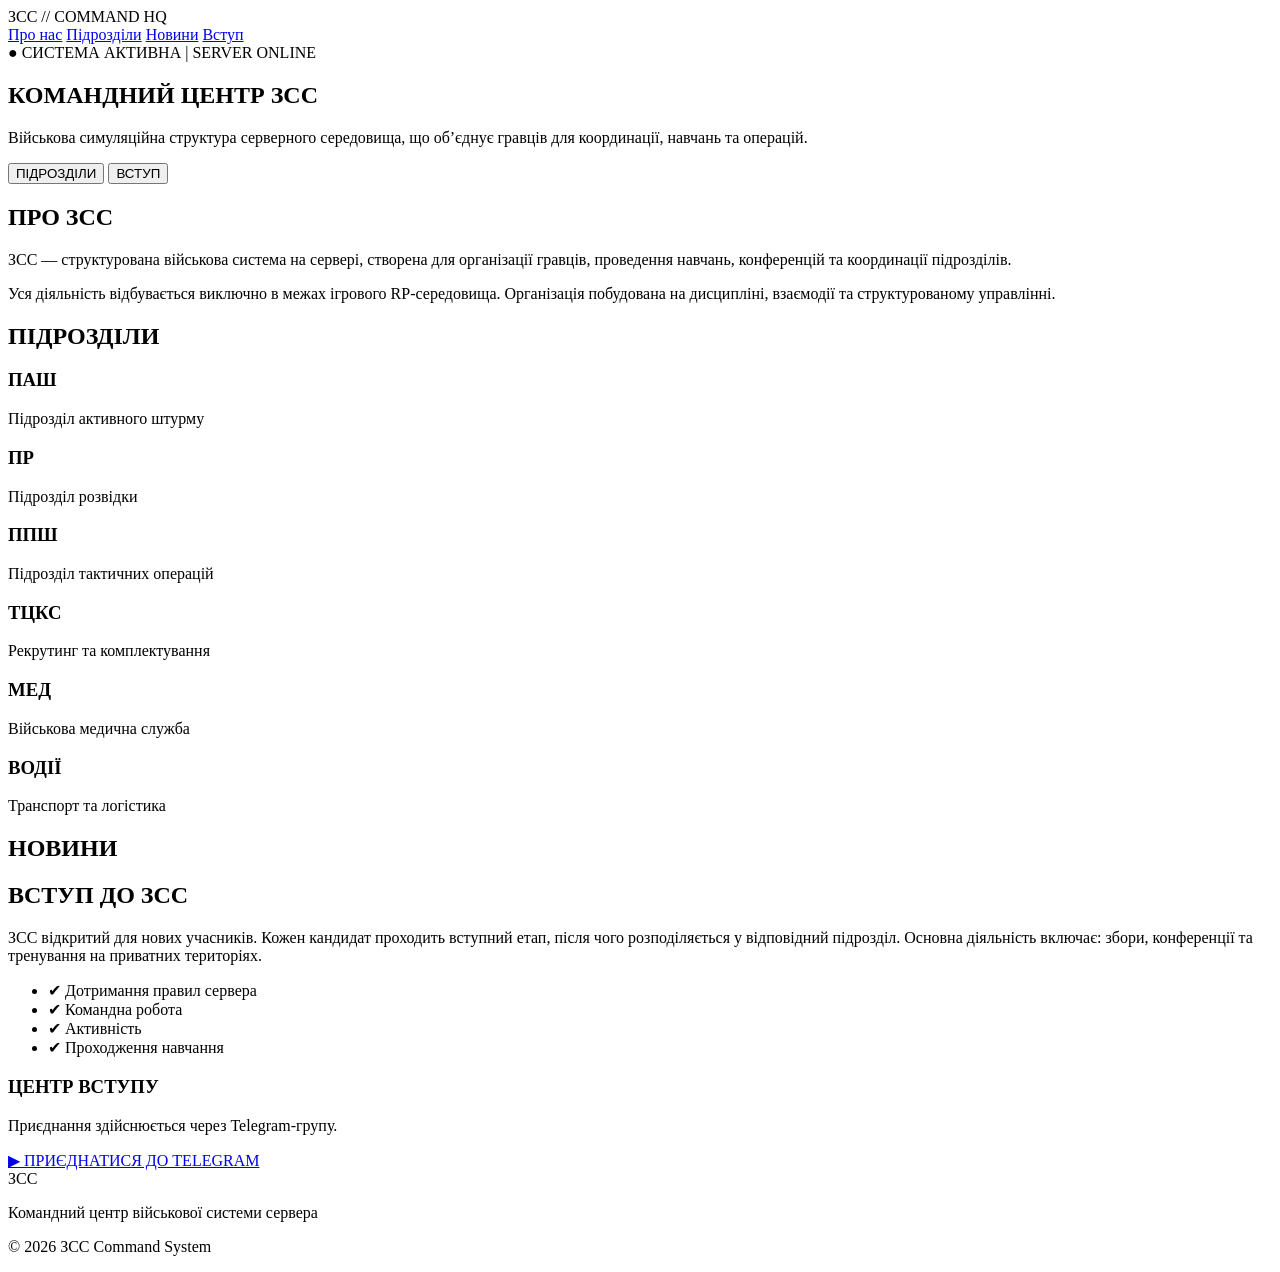
==== index.html @ c741db95 "Add initial HTML structure for ЗСС Command Center" ====
<!DOCTYPE html>
<html lang="uk">
<head>
<meta charset="UTF-8">
<meta name="viewport" content="width=device-width, initial-scale=1.0">

<title>ЗСС | Командний Центр</title>

<link rel="stylesheet" href="style.css">
</head>

<body>

<header class="topbar">

<div class="logo">
ЗСС // COMMAND HQ
</div>

<nav>
<a href="#about">Про нас</a>
<a href="#units">Підрозділи</a>
<a href="#news">Новини</a>
<a href="#recruit">Вступ</a>
</nav>

</header>

<!-- HERO -->
<section class="hero">

<div class="grid-overlay"></div>

<div class="hero-content">

<div class="status">
● СИСТЕМА АКТИВНА | SERVER ONLINE
</div>

<h1>
КОМАНДНИЙ ЦЕНТР ЗСС
</h1>

<p class="subtitle">

Військова симуляційна структура серверного середовища,
що об’єднує гравців для координації, навчань та операцій.

</p>

<div class="hero-buttons">

<button onclick="scrollToSection('units')">
ПІДРОЗДІЛИ
</button>

<button onclick="scrollToSection('recruit')" class="secondary">
ВСТУП
</button>

</div>

</div>

</section>

<!-- ABOUT -->
<section id="about" class="section">

<h2>ПРО ЗСС</h2>

<p>

ЗСС — структурована військова система на сервері,
створена для організації гравців, проведення навчань,
конференцій та координації підрозділів.

</p>

<p>

Уся діяльність відбувається виключно в межах ігрового RP-середовища.
Організація побудована на дисципліні, взаємодії та структурованому управлінні.

</p>

</section>

<!-- UNITS -->
<section id="units" class="section dark">

<h2>ПІДРОЗДІЛИ</h2>

<div class="cards">

<div class="card">
<h3>ПАШ</h3>
<p>Підрозділ активного штурму</p>
</div>

<div class="card">
<h3>ПР</h3>
<p>Підрозділ розвідки</p>
</div>

<div class="card">
<h3>ППШ</h3>
<p>Підрозділ тактичних операцій</p>
</div>

<div class="card">
<h3>ТЦКС</h3>
<p>Рекрутинг та комплектування</p>
</div>

<div class="card">
<h3>МЕД</h3>
<p>Військова медична служба</p>
</div>

<div class="card">
<h3>ВОДІЇ</h3>
<p>Транспорт та логістика</p>
</div>

</div>

</section>

<!-- NEWS -->
<section id="news" class="section">

<h2>НОВИНИ</h2>

<div id="newsContainer">

<!--
🟡 ДОДАВАЙ НОВИНИ ТУТ РУКАМИ:

<div class="news-item">
<h3>Назва новини</h3>
<p>Текст новини...</p>
</div>
-->

</div>

</section>

<!-- RECRUIT -->
<section id="recruit" class="section dark">

<h2>ВСТУП ДО ЗСС</h2>

<p>

ЗСС відкритий для нових учасників.
Кожен кандидат проходить вступний етап,
після чого розподіляється у відповідний підрозділ.

Основна діяльність включає:
збори, конференції та тренування на приватних територіях.

</p>

<ul>

<li>✔ Дотримання правил сервера</li>
<li>✔ Командна робота</li>
<li>✔ Активність</li>
<li>✔ Проходження навчання</li>

</ul>

<div class="join-box">

<h3>ЦЕНТР ВСТУПУ</h3>

<p>
Приєднання здійснюється через Telegram-групу.
</p>

<a class="tg-button" href="https://t.me/+Wqcpja004VtlMjgy" target="_blank">
▶ ПРИЄДНАТИСЯ ДО TELEGRAM
</a>

</div>

</section>

<footer>

<div class="footer-logo">
ЗСС
</div>

<p>Командний центр військової системи сервера</p>

<p class="small">
© 2026 ЗСС Command System
</p>

</footer>

<script src="script.js"></script>

</body>
</html>
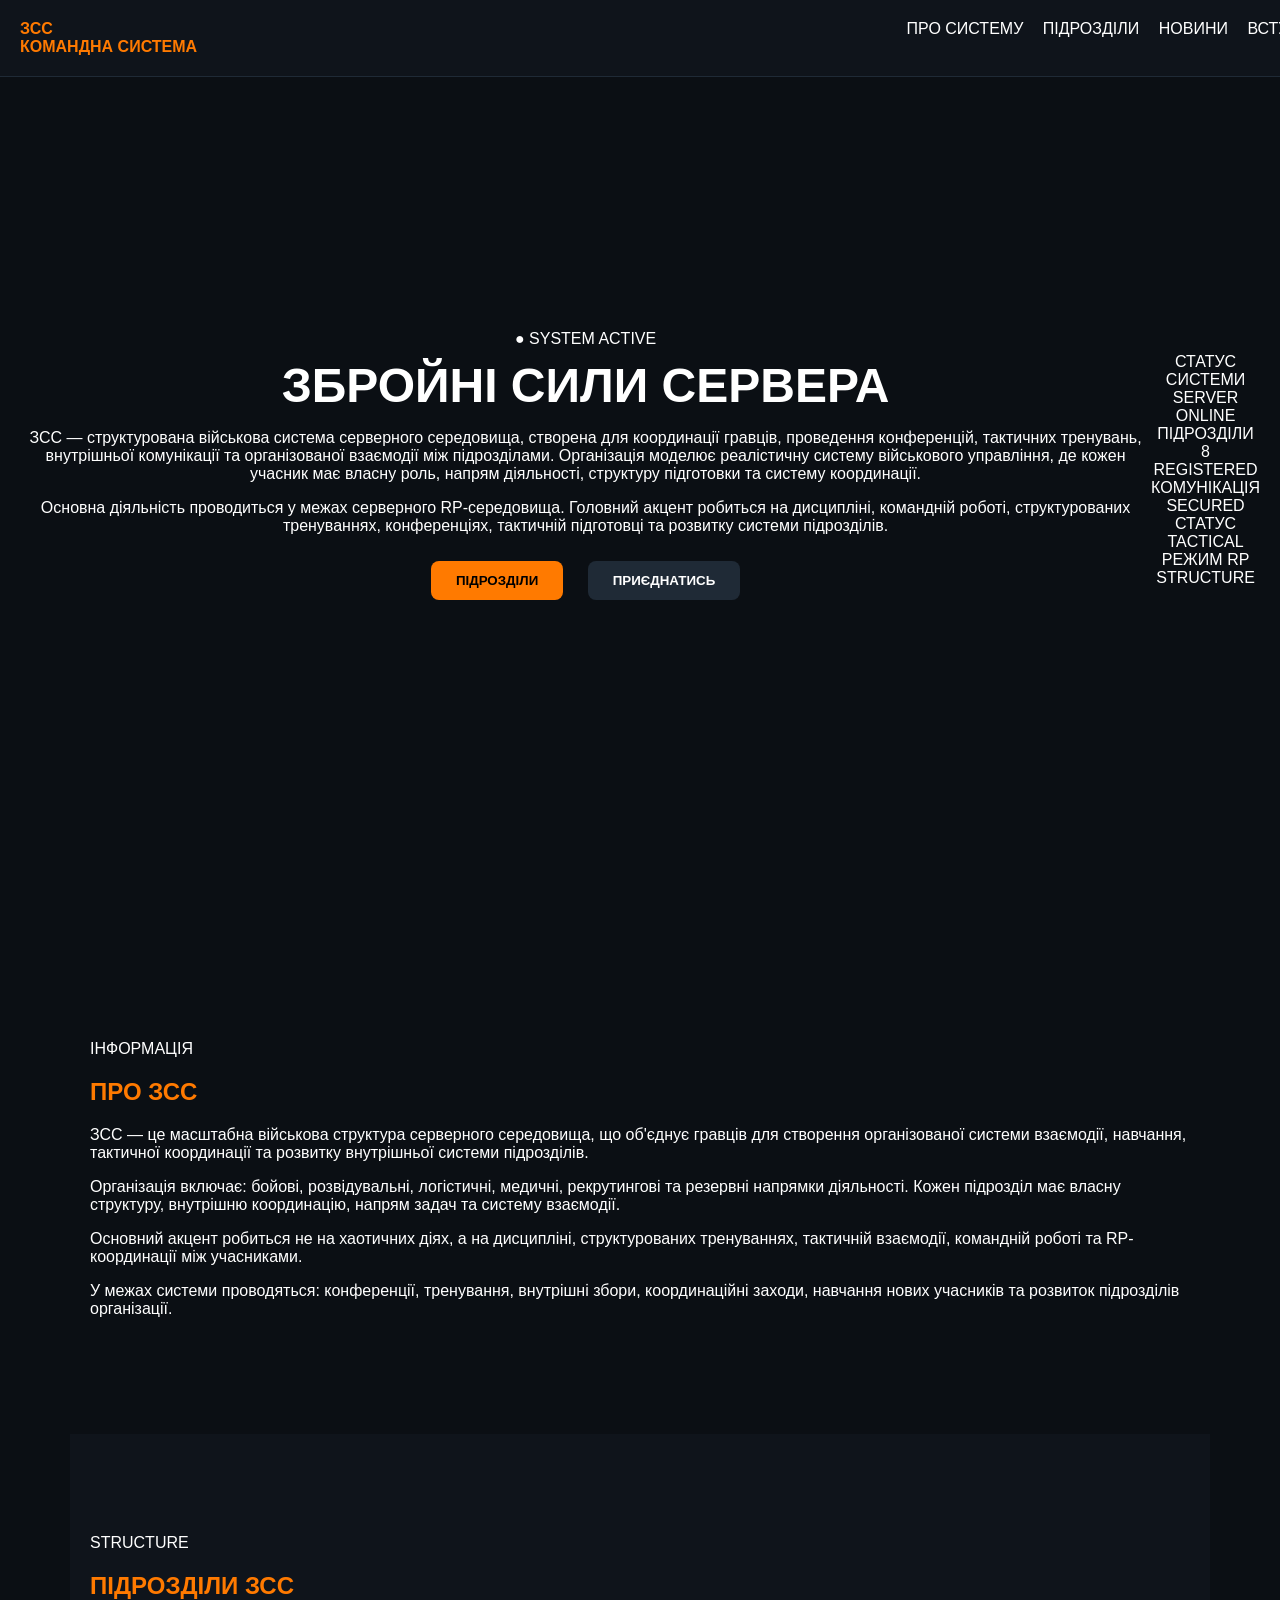
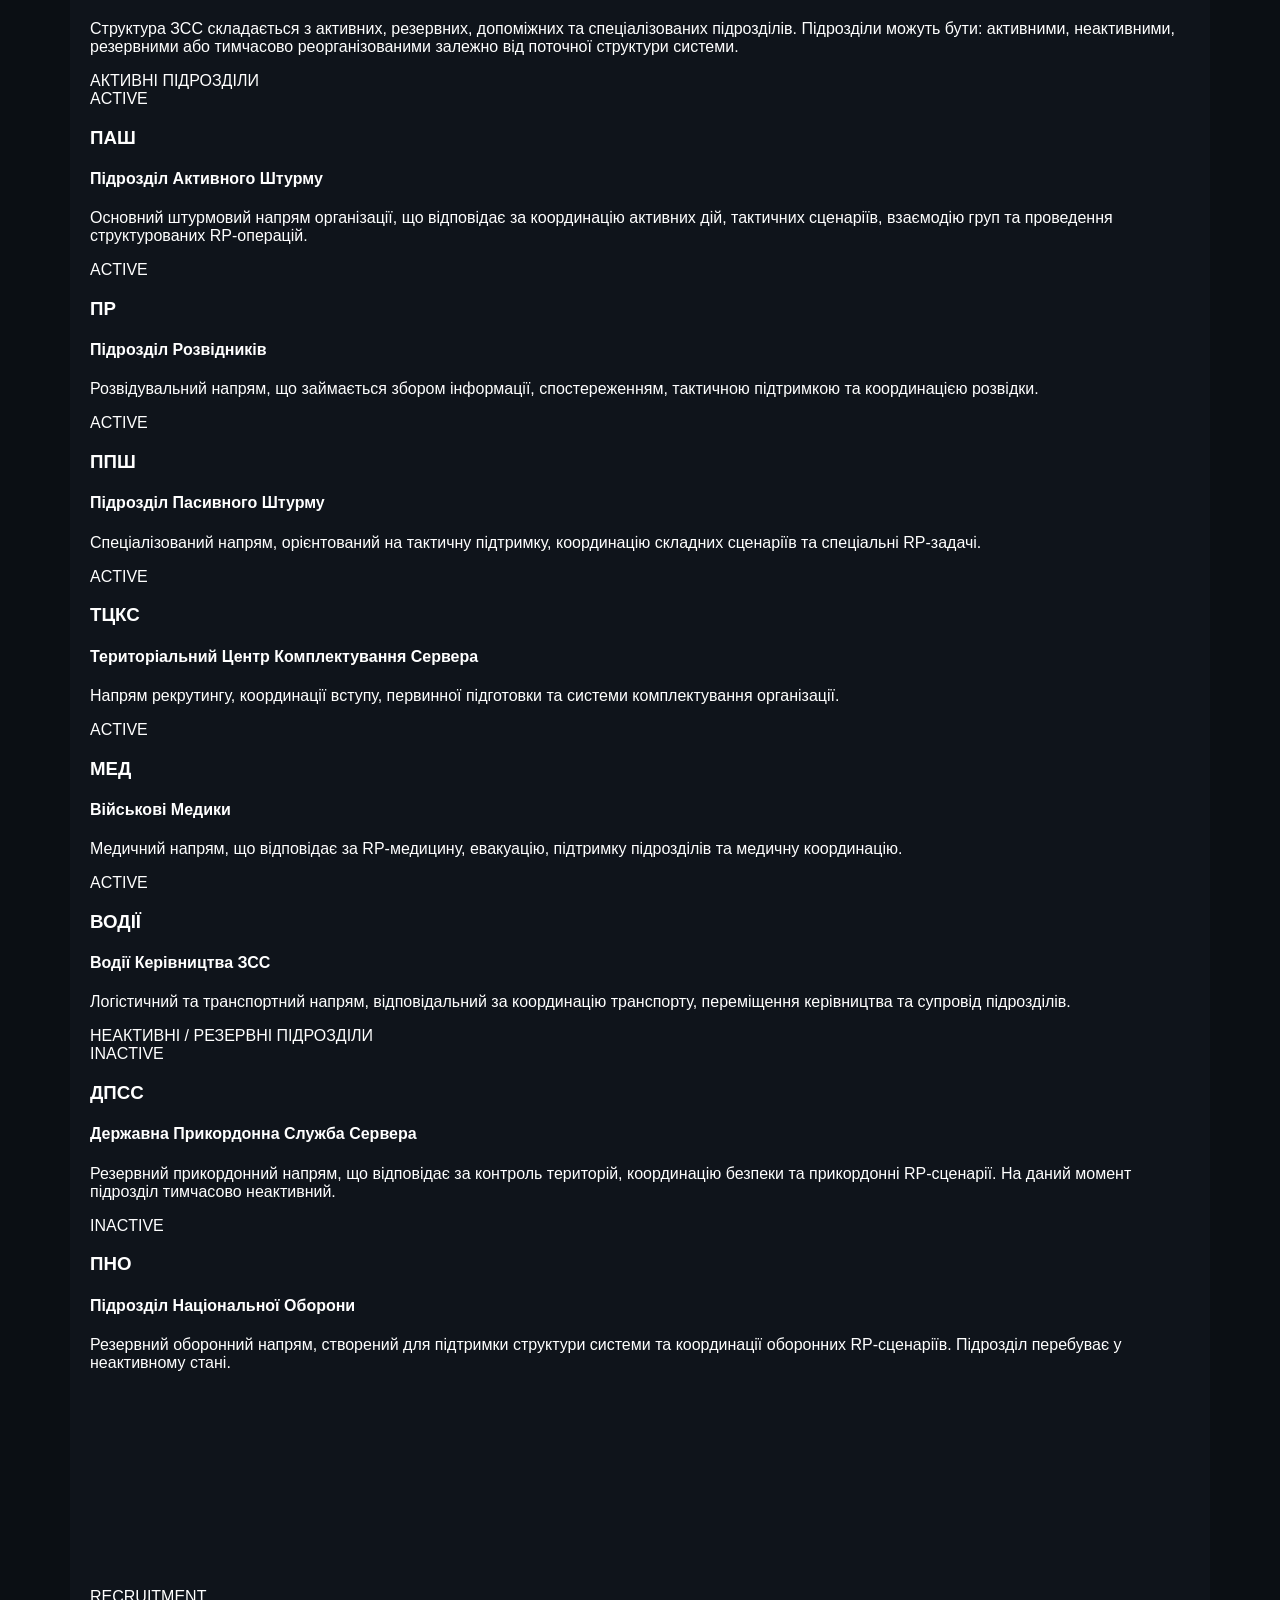
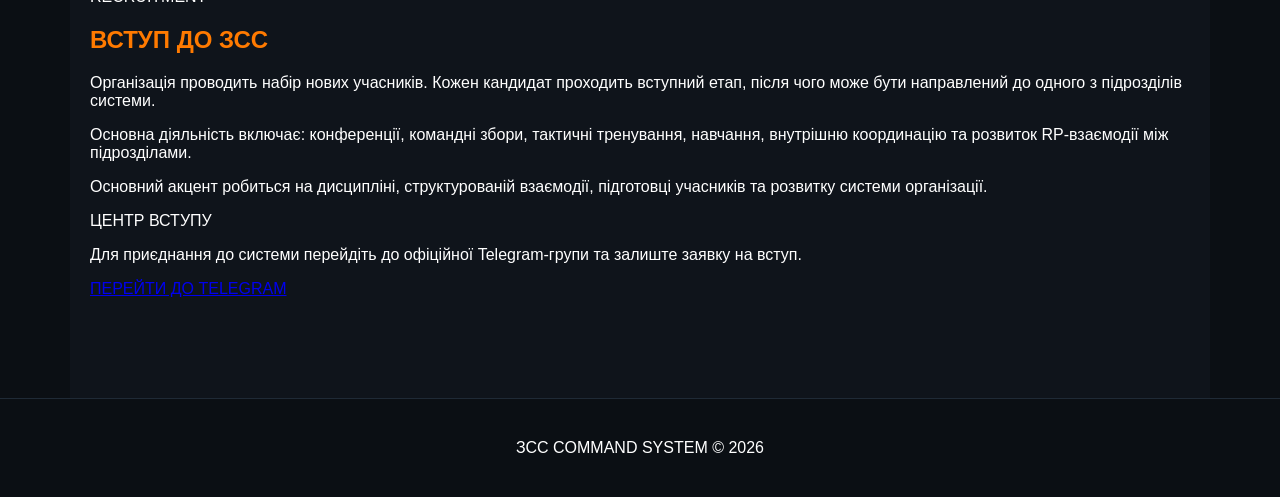
==== commit 2aec9d41: "Update HTML content and structure for ZSS" ====
--- a/index.html
+++ b/index.html
@@ -1,187 +1,626 @@
 <!DOCTYPE html>
 <html lang="uk">
+
 <head>
+
 <meta charset="UTF-8">
 <meta name="viewport" content="width=device-width, initial-scale=1.0">
 
-<title>ЗСС | Командний Центр</title>
+<title>ЗСС | COMMAND SYSTEM</title>
+
+<link rel="preconnect" href="https://fonts.googleapis.com">
+<link rel="preconnect" href="https://fonts.gstatic.com" crossorigin>
+
+<link href="https://fonts.googleapis.com/css2?family=Montserrat:wght@300;400;500;600;700;800;900&display=swap" rel="stylesheet">
 
 <link rel="stylesheet" href="style.css">
+
 </head>
 
 <body>
 
+<div class="noise"></div>
+<div class="grid"></div>
+
 <header class="topbar">
 
 <div class="logo">
-ЗСС // COMMAND HQ
+
+<div class="logo-dot"></div>
+
+<div>
+
+<div class="logo-title">
+ЗСС
+</div>
+
+<div class="logo-sub">
+КОМАНДНА СИСТЕМА
+</div>
+
+</div>
+
 </div>
 
 <nav>
-<a href="#about">Про нас</a>
-<a href="#units">Підрозділи</a>
-<a href="#news">Новини</a>
-<a href="#recruit">Вступ</a>
+
+<a href="#about">ПРО СИСТЕМУ</a>
+<a href="#units">ПІДРОЗДІЛИ</a>
+<a href="#news">НОВИНИ</a>
+<a href="#join">ВСТУП</a>
+
 </nav>
 
 </header>
 
-<!-- HERO -->
 <section class="hero">
 
-<div class="grid-overlay"></div>
-
-<div class="hero-content">
-
-<div class="status">
-● СИСТЕМА АКТИВНА | SERVER ONLINE
+<div class="hero-left">
+
+<div class="hero-status">
+● SYSTEM ACTIVE
 </div>
 
 <h1>
-КОМАНДНИЙ ЦЕНТР ЗСС
+ЗБРОЙНІ СИЛИ СЕРВЕРА
 </h1>
 
-<p class="subtitle">
-
-Військова симуляційна структура серверного середовища,
-що об’єднує гравців для координації, навчань та операцій.
+<p>
+
+ЗСС — структурована військова система серверного середовища,
+створена для координації гравців,
+проведення конференцій,
+тактичних тренувань,
+внутрішньої комунікації
+та організованої взаємодії між підрозділами.
+
+Організація моделює реалістичну систему військового управління,
+де кожен учасник має власну роль,
+напрям діяльності,
+структуру підготовки
+та систему координації.
+
+</p>
+
+<p>
+
+Основна діяльність проводиться
+у межах серверного RP-середовища.
+Головний акцент робиться
+на дисципліні,
+командній роботі,
+структурованих тренуваннях,
+конференціях,
+тактичній підготовці
+та розвитку системи підрозділів.
 
 </p>
 
 <div class="hero-buttons">
 
-<button onclick="scrollToSection('units')">
+<button class="primary"
+onclick="goTo('units')">
+
 ПІДРОЗДІЛИ
+
 </button>
 
-<button onclick="scrollToSection('recruit')" class="secondary">
-ВСТУП
+<button class="secondary"
+onclick="goTo('join')">
+
+ПРИЄДНАТИСЬ
+
 </button>
 
 </div>
 
 </div>
 
+<div class="hero-right">
+
+<div class="hud-box">
+
+<div class="hud-title">
+СТАТУС СИСТЕМИ
+</div>
+
+<div class="hud-item">
+<span>SERVER</span>
+ONLINE
+</div>
+
+<div class="hud-item">
+<span>ПІДРОЗДІЛИ</span>
+8 REGISTERED
+</div>
+
+<div class="hud-item">
+<span>КОМУНІКАЦІЯ</span>
+SECURED
+</div>
+
+<div class="hud-item">
+<span>СТАТУС</span>
+TACTICAL
+</div>
+
+<div class="hud-item">
+<span>РЕЖИМ</span>
+RP STRUCTURE
+</div>
+
+</div>
+
+</div>
+
 </section>
 
-<!-- ABOUT -->
-<section id="about" class="section">
-
-<h2>ПРО ЗСС</h2>
-
-<p>
-
-ЗСС — структурована військова система на сервері,
-створена для організації гравців, проведення навчань,
-конференцій та координації підрозділів.
-
-</p>
-
-<p>
-
-Уся діяльність відбувається виключно в межах ігрового RP-середовища.
-Організація побудована на дисципліні, взаємодії та структурованому управлінні.
+<section class="section" id="about">
+
+<div class="section-header">
+
+<div class="line"></div>
+
+<span>ІНФОРМАЦІЯ</span>
+
+</div>
+
+<h2>
+ПРО ЗСС
+</h2>
+
+<p>
+
+ЗСС — це масштабна військова структура серверного середовища,
+що об'єднує гравців
+для створення організованої системи взаємодії,
+навчання,
+тактичної координації
+та розвитку внутрішньої системи підрозділів.
+
+</p>
+
+<p>
+
+Організація включає:
+бойові,
+розвідувальні,
+логістичні,
+медичні,
+рекрутингові
+та резервні напрямки діяльності.
+
+Кожен підрозділ має власну структуру,
+внутрішню координацію,
+напрям задач
+та систему взаємодії.
+
+</p>
+
+<p>
+
+Основний акцент робиться
+не на хаотичних діях,
+а на дисципліні,
+структурованих тренуваннях,
+тактичній взаємодії,
+командній роботі
+та RP-координації між учасниками.
+
+</p>
+
+<p>
+
+У межах системи проводяться:
+конференції,
+тренування,
+внутрішні збори,
+координаційні заходи,
+навчання нових учасників
+та розвиток підрозділів організації.
 
 </p>
 
 </section>
 
-<!-- UNITS -->
-<section id="units" class="section dark">
-
-<h2>ПІДРОЗДІЛИ</h2>
-
-<div class="cards">
-
-<div class="card">
-<h3>ПАШ</h3>
-<p>Підрозділ активного штурму</p>
-</div>
-
-<div class="card">
-<h3>ПР</h3>
-<p>Підрозділ розвідки</p>
-</div>
-
-<div class="card">
-<h3>ППШ</h3>
-<p>Підрозділ тактичних операцій</p>
-</div>
-
-<div class="card">
-<h3>ТЦКС</h3>
-<p>Рекрутинг та комплектування</p>
-</div>
-
-<div class="card">
-<h3>МЕД</h3>
-<p>Військова медична служба</p>
-</div>
-
-<div class="card">
-<h3>ВОДІЇ</h3>
-<p>Транспорт та логістика</p>
+<section class="section dark" id="units">
+
+<div class="section-header">
+
+<div class="line"></div>
+
+<span>STRUCTURE</span>
+
+</div>
+
+<h2>
+ПІДРОЗДІЛИ ЗСС
+</h2>
+
+<p>
+
+Структура ЗСС складається
+з активних,
+резервних,
+допоміжних
+та спеціалізованих підрозділів.
+
+Підрозділи можуть бути:
+активними,
+неактивними,
+резервними
+або тимчасово реорганізованими
+залежно від поточної структури системи.
+
+</p>
+
+<!-- ACTIVE -->
+
+<div class="category-title">
+
+АКТИВНІ ПІДРОЗДІЛИ
+
+</div>
+
+<div class="unit-grid">
+
+<div class="unit-card">
+
+<div class="unit-status active"></div>
+
+<div class="unit-type">
+ACTIVE
+</div>
+
+<h3>
+ПАШ
+</h3>
+
+<h4>
+Підрозділ Активного Штурму
+</h4>
+
+<p>
+
+Основний штурмовий напрям організації,
+що відповідає за координацію активних дій,
+тактичних сценаріїв,
+взаємодію груп
+та проведення структурованих RP-операцій.
+
+</p>
+
+</div>
+
+<div class="unit-card">
+
+<div class="unit-status active"></div>
+
+<div class="unit-type">
+ACTIVE
+</div>
+
+<h3>
+ПР
+</h3>
+
+<h4>
+Підрозділ Розвідників
+</h4>
+
+<p>
+
+Розвідувальний напрям,
+що займається збором інформації,
+спостереженням,
+тактичною підтримкою
+та координацією розвідки.
+
+</p>
+
+</div>
+
+<div class="unit-card">
+
+<div class="unit-status active"></div>
+
+<div class="unit-type">
+ACTIVE
+</div>
+
+<h3>
+ППШ
+</h3>
+
+<h4>
+Підрозділ Пасивного Штурму
+</h4>
+
+<p>
+
+Спеціалізований напрям,
+орієнтований на тактичну підтримку,
+координацію складних сценаріїв
+та спеціальні RP-задачі.
+
+</p>
+
+</div>
+
+<div class="unit-card">
+
+<div class="unit-status active"></div>
+
+<div class="unit-type">
+ACTIVE
+</div>
+
+<h3>
+ТЦКС
+</h3>
+
+<h4>
+Територіальний Центр Комплектування Сервера
+</h4>
+
+<p>
+
+Напрям рекрутингу,
+координації вступу,
+первинної підготовки
+та системи комплектування організації.
+
+</p>
+
+</div>
+
+<div class="unit-card">
+
+<div class="unit-status active"></div>
+
+<div class="unit-type">
+ACTIVE
+</div>
+
+<h3>
+МЕД
+</h3>
+
+<h4>
+Військові Медики
+</h4>
+
+<p>
+
+Медичний напрям,
+що відповідає за RP-медицину,
+евакуацію,
+підтримку підрозділів
+та медичну координацію.
+
+</p>
+
+</div>
+
+<div class="unit-card">
+
+<div class="unit-status active"></div>
+
+<div class="unit-type">
+ACTIVE
+</div>
+
+<h3>
+ВОДІЇ
+</h3>
+
+<h4>
+Водії Керівництва ЗСС
+</h4>
+
+<p>
+
+Логістичний та транспортний напрям,
+відповідальний за координацію транспорту,
+переміщення керівництва
+та супровід підрозділів.
+
+</p>
+
+</div>
+
+</div>
+
+<!-- NON ACTIVE -->
+
+<div class="category-title">
+
+НЕАКТИВНІ / РЕЗЕРВНІ ПІДРОЗДІЛИ
+
+</div>
+
+<div class="unit-grid">
+
+<div class="unit-card inactive">
+
+<div class="unit-status inactive-dot"></div>
+
+<div class="unit-type inactive-text">
+INACTIVE
+</div>
+
+<h3>
+ДПСС
+</h3>
+
+<h4>
+Державна Прикордонна Служба Сервера
+</h4>
+
+<p>
+
+Резервний прикордонний напрям,
+що відповідає за контроль територій,
+координацію безпеки
+та прикордонні RP-сценарії.
+
+На даний момент
+підрозділ тимчасово неактивний.
+
+</p>
+
+</div>
+
+<div class="unit-card inactive">
+
+<div class="unit-status inactive-dot"></div>
+
+<div class="unit-type inactive-text">
+INACTIVE
+</div>
+
+<h3>
+ПНО
+</h3>
+
+<h4>
+Підрозділ Національної Оборони
+</h4>
+
+<p>
+
+Резервний оборонний напрям,
+створений для підтримки структури системи
+та координації оборонних RP-сценаріїв.
+
+Підрозділ перебуває
+у неактивному стані.
+
+</p>
+
 </div>
 
 </div>
 
 </section>
 
-<!-- NEWS -->
-<section id="news" class="section">
-
-<h2>НОВИНИ</h2>
+<section class="section" id="news">
+
+<div class="section-header">
+
+<div class="line"></div>
+
+<span>NEWS</span>
+
+</div>
+
+<h2>
+НОВИНИ
+</h2>
+
+<p>
+
+У цьому розділі публікуються:
+оновлення структури,
+оголошення,
+внутрішні новини,
+набори,
+зміни системи
+та інша інформація організації.
+
+</p>
 
 <div id="newsContainer">
 
 <!--
-🟡 ДОДАВАЙ НОВИНИ ТУТ РУКАМИ:
-
-<div class="news-item">
-<h3>Назва новини</h3>
-<p>Текст новини...</p>
-</div>
+
+ДОДАВАЙ НОВИНИ СЮДИ
+
+<div class="news-card">
+
+<h3>
+Назва новини
+</h3>
+
+<p>
+Текст новини
+</p>
+
+</div>
+
 -->
 
 </div>
 
 </section>
 
-<!-- RECRUIT -->
-<section id="recruit" class="section dark">
-
-<h2>ВСТУП ДО ЗСС</h2>
-
-<p>
-
-ЗСС відкритий для нових учасників.
+<section class="section dark" id="join">
+
+<div class="section-header">
+
+<div class="line"></div>
+
+<span>RECRUITMENT</span>
+
+</div>
+
+<h2>
+ВСТУП ДО ЗСС
+</h2>
+
+<p>
+
+Організація проводить набір нових учасників.
 Кожен кандидат проходить вступний етап,
-після чого розподіляється у відповідний підрозділ.
+після чого може бути направлений
+до одного з підрозділів системи.
+
+</p>
+
+<p>
 
 Основна діяльність включає:
-збори, конференції та тренування на приватних територіях.
-
-</p>
-
-<ul>
-
-<li>✔ Дотримання правил сервера</li>
-<li>✔ Командна робота</li>
-<li>✔ Активність</li>
-<li>✔ Проходження навчання</li>
-
-</ul>
-
-<div class="join-box">
-
-<h3>ЦЕНТР ВСТУПУ</h3>
-
-<p>
-Приєднання здійснюється через Telegram-групу.
-</p>
-
-<a class="tg-button" href="https://t.me/+Wqcpja004VtlMjgy" target="_blank">
-▶ ПРИЄДНАТИСЯ ДО TELEGRAM
+конференції,
+командні збори,
+тактичні тренування,
+навчання,
+внутрішню координацію
+та розвиток RP-взаємодії між підрозділами.
+
+</p>
+
+<p>
+
+Основний акцент робиться
+на дисципліні,
+структурованій взаємодії,
+підготовці учасників
+та розвитку системи організації.
+
+</p>
+
+<div class="join-panel">
+
+<div class="join-title">
+
+ЦЕНТР ВСТУПУ
+
+</div>
+
+<p>
+
+Для приєднання до системи
+перейдіть до офіційної Telegram-групи
+та залиште заявку на вступ.
+
+</p>
+
+<a href="https://t.me/+Wqcpja004VtlMjgy"
+target="_blank"
+class="join-btn">
+
+ПЕРЕЙТИ ДО TELEGRAM
+
 </a>
 
 </div>
@@ -190,15 +629,13 @@
 
 <footer>
 
-<div class="footer-logo">
-ЗСС
-</div>
-
-<p>Командний центр військової системи сервера</p>
-
-<p class="small">
-© 2026 ЗСС Command System
-</p>
+<div class="footer-line"></div>
+
+<div class="footer-text">
+
+ЗСС COMMAND SYSTEM © 2026
+
+</div>
 
 </footer>
 
--- a/style.css
+++ b/style.css
@@ -0,0 +1,183 @@
+body{
+margin:0;
+font-family:Arial;
+background:#0b0f14;
+color:white;
+overflow-x:hidden;
+}
+
+.topbar{
+display:flex;
+justify-content:space-between;
+padding:20px;
+background:#0f141b;
+border-bottom:1px solid #1f2a36;
+position:fixed;
+width:100%;
+top:0;
+z-index:1000;
+}
+
+.logo{
+color:#ff7a00;
+font-weight:bold;
+}
+
+nav a{
+color:white;
+margin-left:15px;
+text-decoration:none;
+}
+
+.hero{
+height:100vh;
+display:flex;
+align-items:center;
+justify-content:center;
+text-align:center;
+position:relative;
+padding:20px;
+}
+
+.grid-overlay{
+position:absolute;
+width:100%;
+height:100%;
+background-image:
+linear-gradient(rgba(255,122,0,0.05) 1px, transparent 1px),
+linear-gradient(90deg, rgba(255,122,0,0.05) 1px, transparent 1px);
+background-size:40px 40px;
+}
+
+.hero-content{
+z-index:2;
+max-width:800px;
+}
+
+.status{
+color:#00ff88;
+margin-bottom:10px;
+}
+
+h1{
+font-size:48px;
+margin:10px 0;
+}
+
+.subtitle{
+color:#cfcfcf;
+font-size:18px;
+}
+
+.hero-buttons button{
+margin:10px;
+padding:12px 25px;
+border:none;
+cursor:pointer;
+font-weight:bold;
+border-radius:8px;
+}
+
+.hero-buttons button{
+background:#ff7a00;
+color:black;
+}
+
+.hero-buttons .secondary{
+background:#1f2a36;
+color:white;
+}
+
+.section{
+padding:100px 20px;
+max-width:1100px;
+margin:auto;
+}
+
+.dark{
+background:#0f141b;
+}
+
+h2{
+color:#ff7a00;
+margin-bottom:20px;
+}
+
+.cards{
+display:grid;
+grid-template-columns:repeat(auto-fit,minmax(220px,1fr));
+gap:20px;
+}
+
+.card{
+background:#121a23;
+padding:20px;
+border:1px solid #1f2a36;
+border-radius:10px;
+}
+
+.news-item{
+background:#111821;
+border:1px solid #1f2a36;
+padding:20px;
+margin:15px 0;
+border-radius:10px;
+}
+
+ul li{
+margin:8px 0;
+}
+
+.join-box{
+margin-top:20px;
+padding:20px;
+background:#111821;
+border:1px solid #1f2a36;
+border-radius:10px;
+}
+
+.tg-button{
+display:inline-block;
+margin-top:10px;
+padding:12px 20px;
+background:#0088cc;
+color:white;
+text-decoration:none;
+border-radius:8px;
+font-weight:bold;
+transition:0.3s;
+}
+
+.tg-button:hover{
+background:#00a2ff;
+transform:scale(1.05);
+}
+
+footer{
+text-align:center;
+padding:40px;
+border-top:1px solid #1f2a36;
+}
+
+.small{
+color:#777;
+font-size:12px;
+}
+
+@media(max-width:768px){
+
+h1{
+font-size:32px;
+}
+
+nav a{
+font-size:14px;
+margin-left:8px;
+}
+
+.hero{
+height:auto;
+padding-top:120px;
+}
+
+}
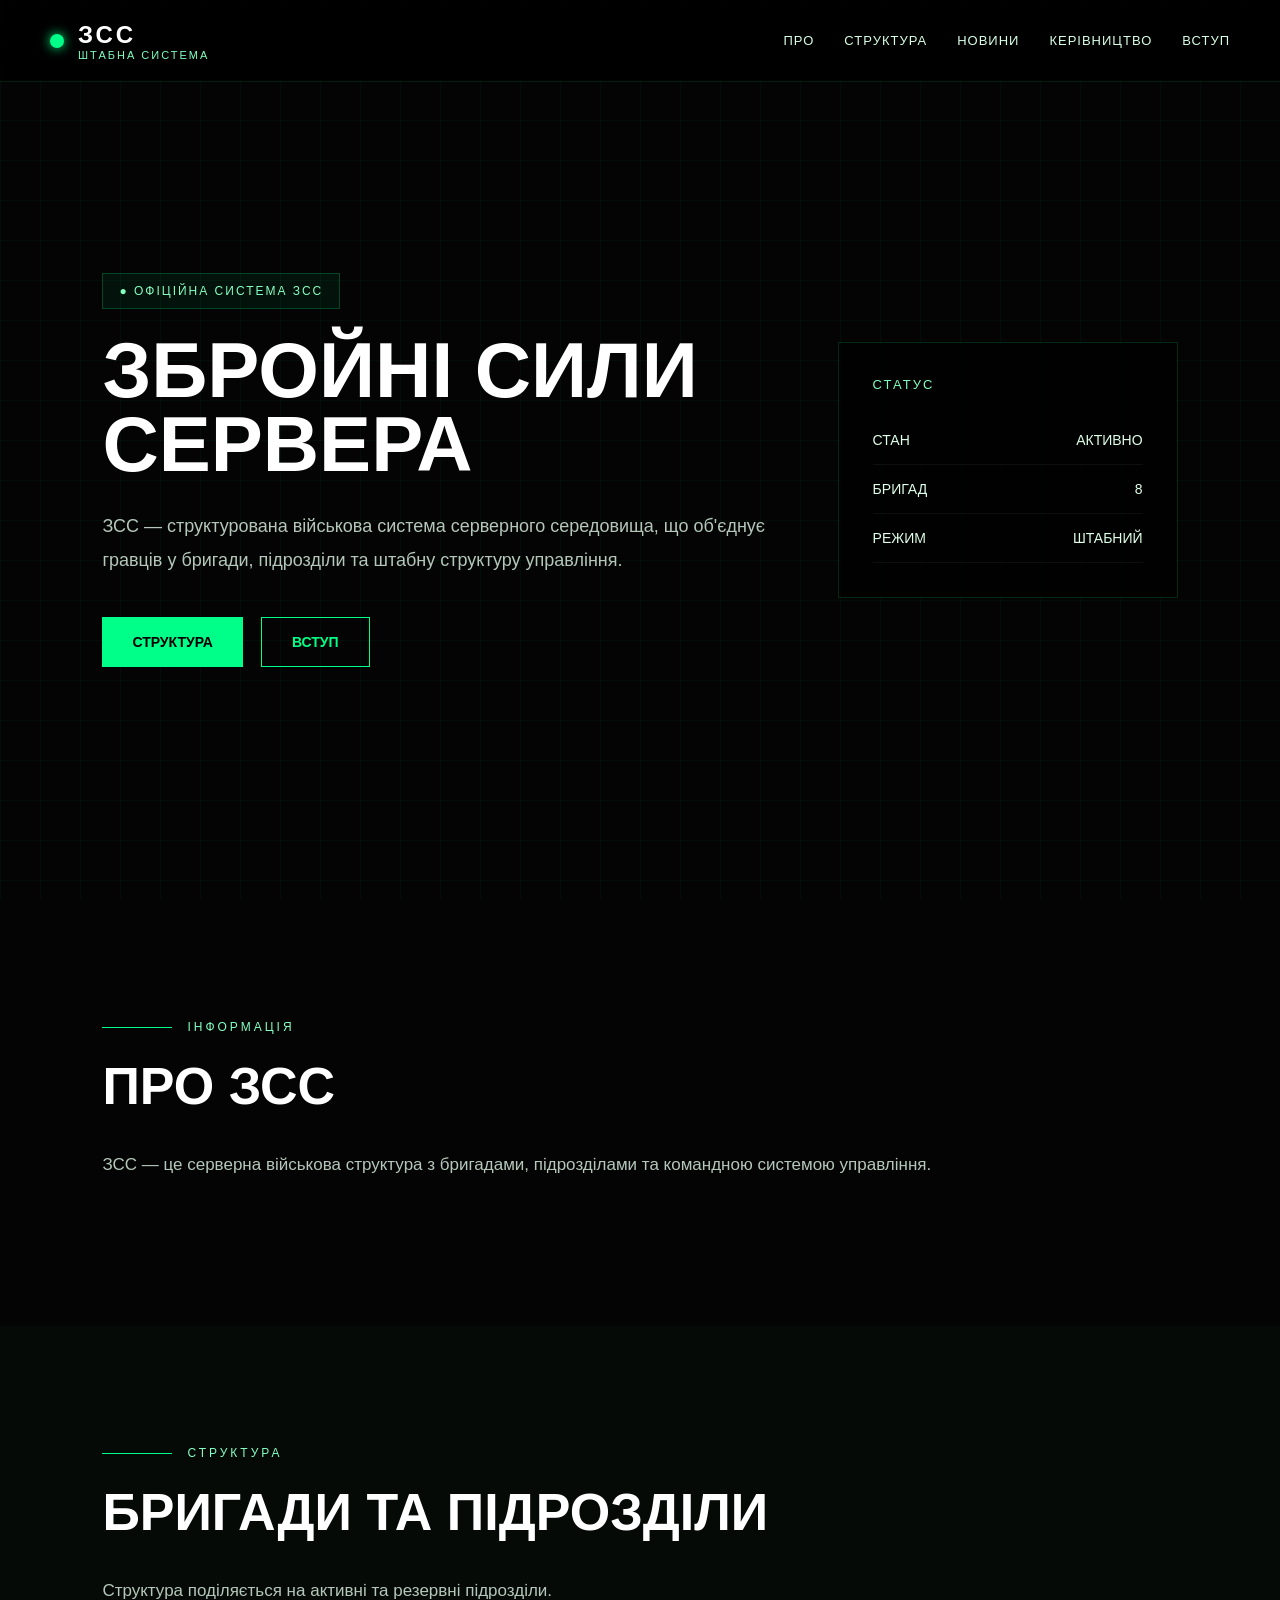
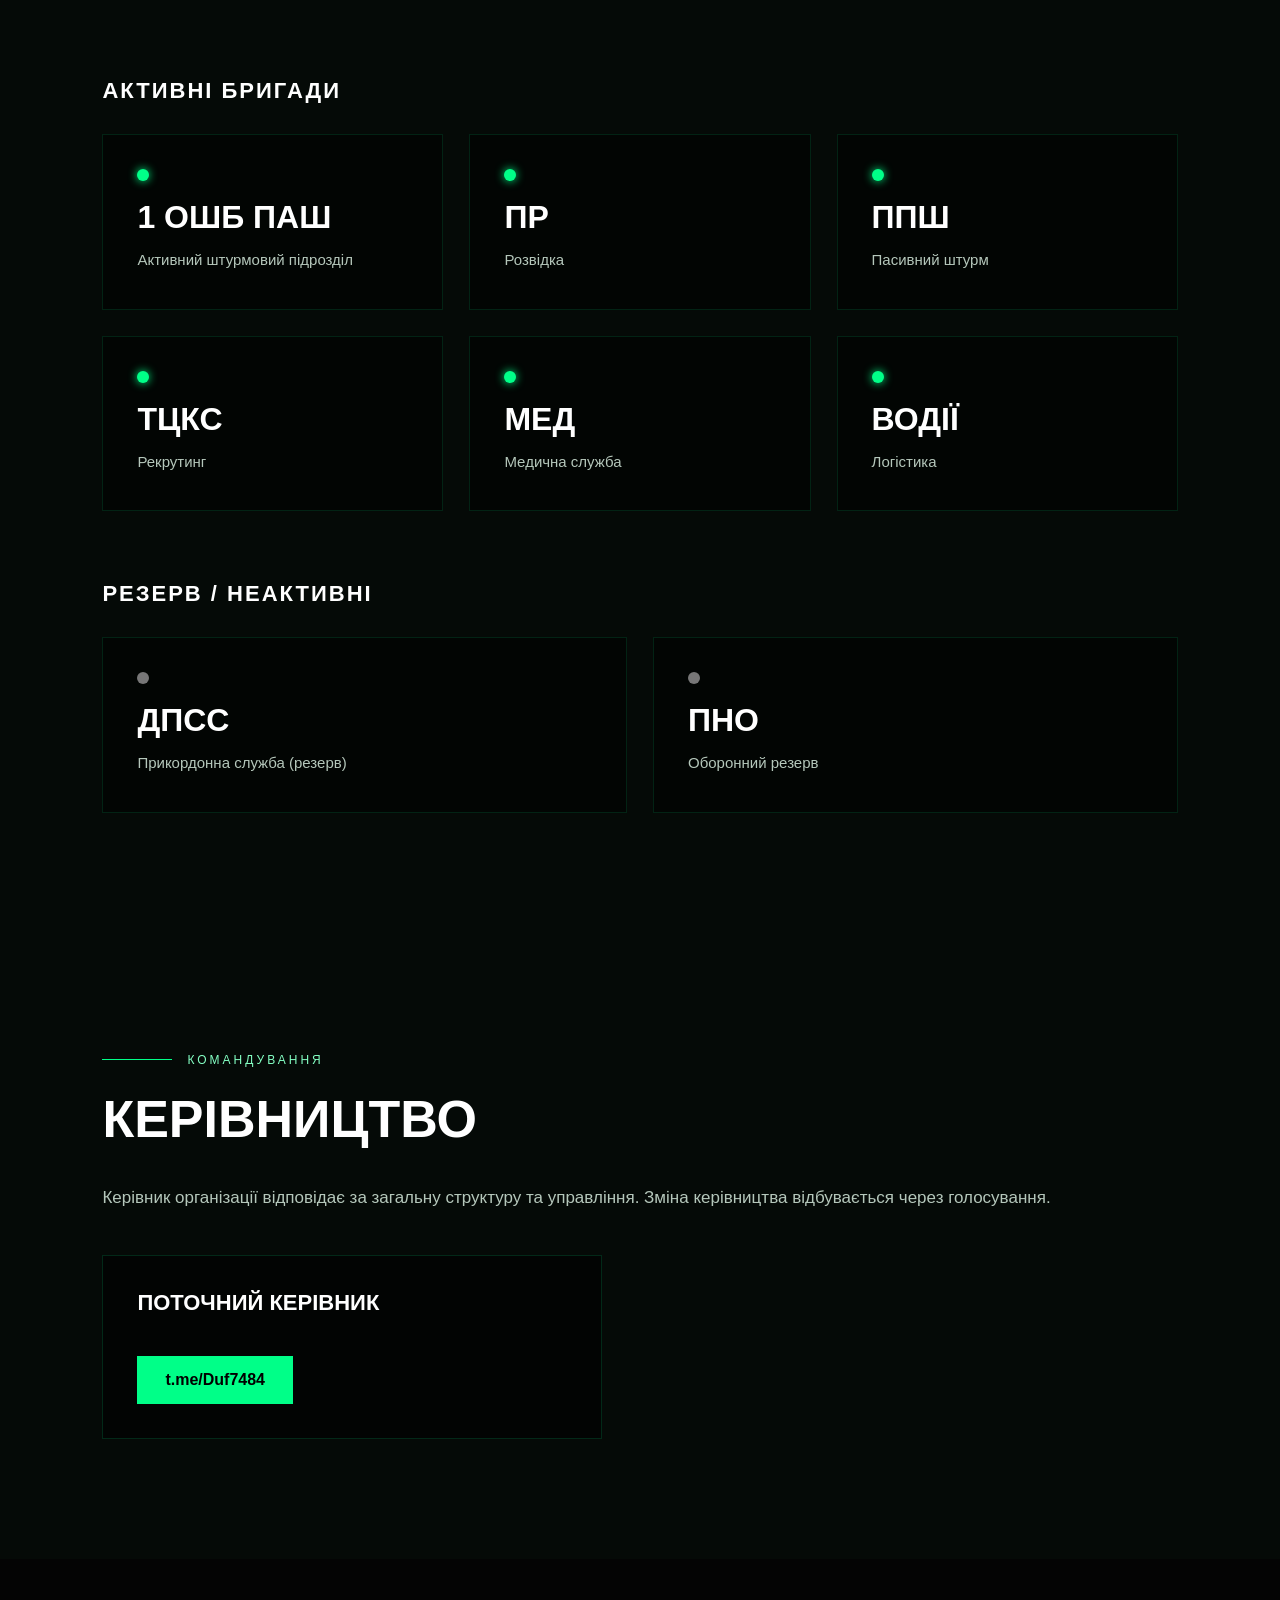
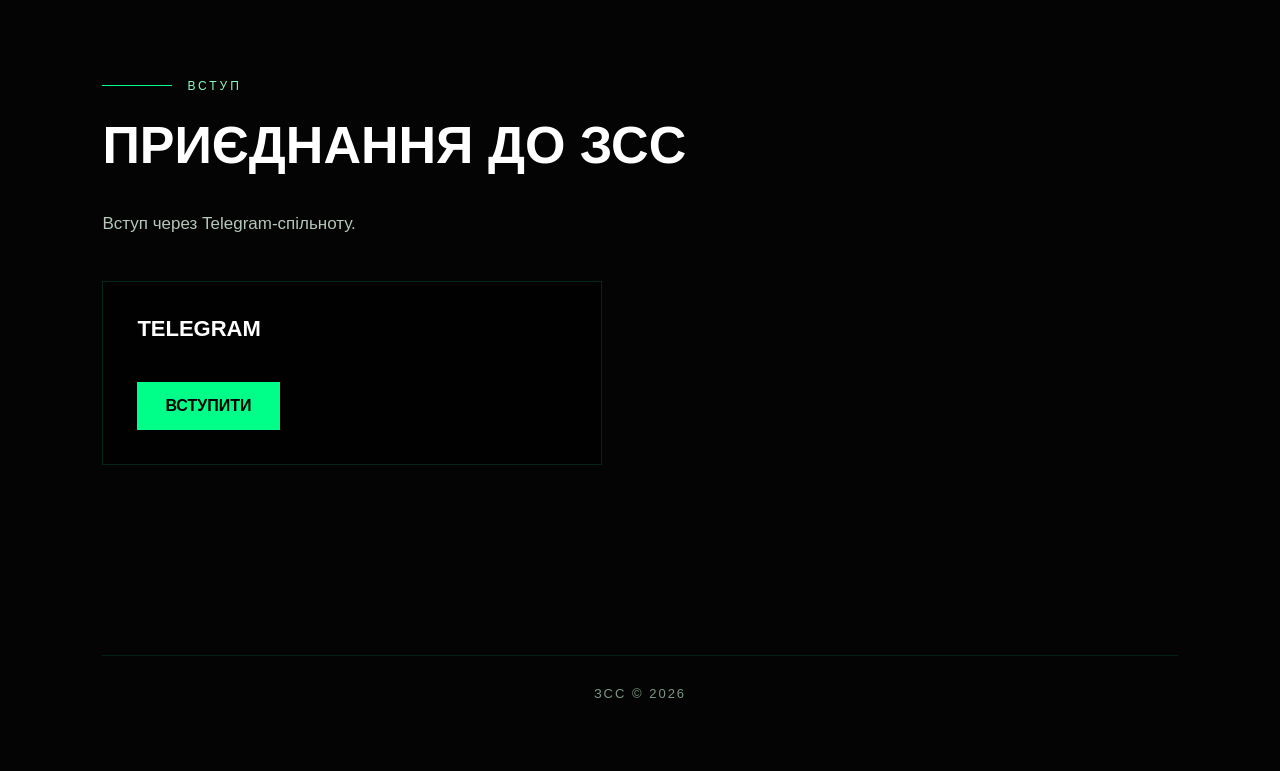
==== commit 3b3391fc: "Update titles and content in index.html" ====
--- a/index.html
+++ b/index.html
@@ -6,10 +6,7 @@
 <meta charset="UTF-8">
 <meta name="viewport" content="width=device-width, initial-scale=1.0">
 
-<title>ЗСС | COMMAND SYSTEM</title>
-
-<link rel="preconnect" href="https://fonts.googleapis.com">
-<link rel="preconnect" href="https://fonts.gstatic.com" crossorigin>
+<title>ЗСС | Штабна система</title>
 
 <link href="https://fonts.googleapis.com/css2?family=Montserrat:wght@300;400;500;600;700;800;900&display=swap" rel="stylesheet">
 
@@ -25,30 +22,19 @@
 <header class="topbar">
 
 <div class="logo">
-
 <div class="logo-dot"></div>
-
 <div>
-
-<div class="logo-title">
-ЗСС
-</div>
-
-<div class="logo-sub">
-КОМАНДНА СИСТЕМА
-</div>
-
-</div>
-
+<div class="logo-title">ЗСС</div>
+<div class="logo-sub">ШТАБНА СИСТЕМА</div>
+</div>
 </div>
 
 <nav>
-
-<a href="#about">ПРО СИСТЕМУ</a>
-<a href="#units">ПІДРОЗДІЛИ</a>
+<a href="#about">ПРО</a>
+<a href="#units">СТРУКТУРА</a>
 <a href="#news">НОВИНИ</a>
+<a href="#command">КЕРІВНИЦТВО</a>
 <a href="#join">ВСТУП</a>
-
 </nav>
 
 </header>
@@ -57,61 +43,17 @@
 
 <div class="hero-left">
 
-<div class="hero-status">
-● SYSTEM ACTIVE
-</div>
-
-<h1>
-ЗБРОЙНІ СИЛИ СЕРВЕРА
-</h1>
-
-<p>
-
-ЗСС — структурована військова система серверного середовища,
-створена для координації гравців,
-проведення конференцій,
-тактичних тренувань,
-внутрішньої комунікації
-та організованої взаємодії між підрозділами.
-
-Організація моделює реалістичну систему військового управління,
-де кожен учасник має власну роль,
-напрям діяльності,
-структуру підготовки
-та систему координації.
-
-</p>
-
-<p>
-
-Основна діяльність проводиться
-у межах серверного RP-середовища.
-Головний акцент робиться
-на дисципліні,
-командній роботі,
-структурованих тренуваннях,
-конференціях,
-тактичній підготовці
-та розвитку системи підрозділів.
-
+<div class="hero-status">● ОФІЦІЙНА СИСТЕМА ЗСС</div>
+
+<h1>ЗБРОЙНІ СИЛИ СЕРВЕРА</h1>
+
+<p>
+ЗСС — структурована військова система серверного середовища, що об'єднує гравців у бригади, підрозділи та штабну структуру управління.
 </p>
 
 <div class="hero-buttons">
-
-<button class="primary"
-onclick="goTo('units')">
-
-ПІДРОЗДІЛИ
-
-</button>
-
-<button class="secondary"
-onclick="goTo('join')">
-
-ПРИЄДНАТИСЬ
-
-</button>
-
+<button class="primary" onclick="goTo('units')">СТРУКТУРА</button>
+<button class="secondary" onclick="goTo('join')">ВСТУП</button>
 </div>
 
 </div>
@@ -120,34 +62,11 @@
 
 <div class="hud-box">
 
-<div class="hud-title">
-СТАТУС СИСТЕМИ
-</div>
-
-<div class="hud-item">
-<span>SERVER</span>
-ONLINE
-</div>
-
-<div class="hud-item">
-<span>ПІДРОЗДІЛИ</span>
-8 REGISTERED
-</div>
-
-<div class="hud-item">
-<span>КОМУНІКАЦІЯ</span>
-SECURED
-</div>
-
-<div class="hud-item">
-<span>СТАТУС</span>
-TACTICAL
-</div>
-
-<div class="hud-item">
-<span>РЕЖИМ</span>
-RP STRUCTURE
-</div>
+<div class="hud-title">СТАТУС</div>
+
+<div class="hud-item"><span>СТАН</span> АКТИВНО</div>
+<div class="hud-item"><span>БРИГАД</span> 8</div>
+<div class="hud-item"><span>РЕЖИМ</span> ШТАБНИЙ</div>
 
 </div>
 
@@ -158,67 +77,14 @@
 <section class="section" id="about">
 
 <div class="section-header">
-
-<div class="line"></div>
-
+<div class="line"></div>
 <span>ІНФОРМАЦІЯ</span>
-
-</div>
-
-<h2>
-ПРО ЗСС
-</h2>
-
-<p>
-
-ЗСС — це масштабна військова структура серверного середовища,
-що об'єднує гравців
-для створення організованої системи взаємодії,
-навчання,
-тактичної координації
-та розвитку внутрішньої системи підрозділів.
-
-</p>
-
-<p>
-
-Організація включає:
-бойові,
-розвідувальні,
-логістичні,
-медичні,
-рекрутингові
-та резервні напрямки діяльності.
-
-Кожен підрозділ має власну структуру,
-внутрішню координацію,
-напрям задач
-та систему взаємодії.
-
-</p>
-
-<p>
-
-Основний акцент робиться
-не на хаотичних діях,
-а на дисципліні,
-структурованих тренуваннях,
-тактичній взаємодії,
-командній роботі
-та RP-координації між учасниками.
-
-</p>
-
-<p>
-
-У межах системи проводяться:
-конференції,
-тренування,
-внутрішні збори,
-координаційні заходи,
-навчання нових учасників
-та розвиток підрозділів організації.
-
+</div>
+
+<h2>ПРО ЗСС</h2>
+
+<p>
+ЗСС — це серверна військова структура з бригадами, підрозділами та командною системою управління.
 </p>
 
 </section>
@@ -226,278 +92,72 @@
 <section class="section dark" id="units">
 
 <div class="section-header">
-
-<div class="line"></div>
-
-<span>STRUCTURE</span>
-
-</div>
-
-<h2>
-ПІДРОЗДІЛИ ЗСС
-</h2>
-
-<p>
-
-Структура ЗСС складається
-з активних,
-резервних,
-допоміжних
-та спеціалізованих підрозділів.
-
-Підрозділи можуть бути:
-активними,
-неактивними,
-резервними
-або тимчасово реорганізованими
-залежно від поточної структури системи.
-
-</p>
-
-<!-- ACTIVE -->
-
-<div class="category-title">
-
-АКТИВНІ ПІДРОЗДІЛИ
-
-</div>
+<div class="line"></div>
+<span>СТРУКТУРА</span>
+</div>
+
+<h2>БРИГАДИ ТА ПІДРОЗДІЛИ</h2>
+
+<p>
+Структура поділяється на активні та резервні підрозділи.
+</p>
+
+<div class="category-title">АКТИВНІ БРИГАДИ</div>
 
 <div class="unit-grid">
 
 <div class="unit-card">
-
-<div class="unit-status active"></div>
-
-<div class="unit-type">
-ACTIVE
-</div>
-
-<h3>
-ПАШ
-</h3>
-
-<h4>
-Підрозділ Активного Штурму
-</h4>
-
-<p>
-
-Основний штурмовий напрям організації,
-що відповідає за координацію активних дій,
-тактичних сценаріїв,
-взаємодію груп
-та проведення структурованих RP-операцій.
-
-</p>
-
-</div>
-
-<div class="unit-card">
-
-<div class="unit-status active"></div>
-
-<div class="unit-type">
-ACTIVE
-</div>
-
-<h3>
-ПР
-</h3>
-
-<h4>
-Підрозділ Розвідників
-</h4>
-
-<p>
-
-Розвідувальний напрям,
-що займається збором інформації,
-спостереженням,
-тактичною підтримкою
-та координацією розвідки.
-
-</p>
-
-</div>
-
-<div class="unit-card">
-
-<div class="unit-status active"></div>
-
-<div class="unit-type">
-ACTIVE
-</div>
-
-<h3>
-ППШ
-</h3>
-
-<h4>
-Підрозділ Пасивного Штурму
-</h4>
-
-<p>
-
-Спеціалізований напрям,
-орієнтований на тактичну підтримку,
-координацію складних сценаріїв
-та спеціальні RP-задачі.
-
-</p>
-
-</div>
-
-<div class="unit-card">
-
-<div class="unit-status active"></div>
-
-<div class="unit-type">
-ACTIVE
-</div>
-
-<h3>
-ТЦКС
-</h3>
-
-<h4>
-Територіальний Центр Комплектування Сервера
-</h4>
-
-<p>
-
-Напрям рекрутингу,
-координації вступу,
-первинної підготовки
-та системи комплектування організації.
-
-</p>
-
-</div>
-
-<div class="unit-card">
-
-<div class="unit-status active"></div>
-
-<div class="unit-type">
-ACTIVE
-</div>
-
-<h3>
-МЕД
-</h3>
-
-<h4>
-Військові Медики
-</h4>
-
-<p>
-
-Медичний напрям,
-що відповідає за RP-медицину,
-евакуацію,
-підтримку підрозділів
-та медичну координацію.
-
-</p>
-
-</div>
-
-<div class="unit-card">
-
-<div class="unit-status active"></div>
-
-<div class="unit-type">
-ACTIVE
-</div>
-
-<h3>
-ВОДІЇ
-</h3>
-
-<h4>
-Водії Керівництва ЗСС
-</h4>
-
-<p>
-
-Логістичний та транспортний напрям,
-відповідальний за координацію транспорту,
-переміщення керівництва
-та супровід підрозділів.
-
-</p>
-
-</div>
-
-</div>
-
-<!-- NON ACTIVE -->
-
-<div class="category-title">
-
-НЕАКТИВНІ / РЕЗЕРВНІ ПІДРОЗДІЛИ
-
-</div>
+<div class="unit-status active"></div>
+<h3>1 ОШБ ПАШ</h3>
+<p>Активний штурмовий підрозділ</p>
+</div>
+
+<div class="unit-card">
+<div class="unit-status active"></div>
+<h3>ПР</h3>
+<p>Розвідка</p>
+</div>
+
+<div class="unit-card">
+<div class="unit-status active"></div>
+<h3>ППШ</h3>
+<p>Пасивний штурм</p>
+</div>
+
+<div class="unit-card">
+<div class="unit-status active"></div>
+<h3>ТЦКС</h3>
+<p>Рекрутинг</p>
+</div>
+
+<div class="unit-card">
+<div class="unit-status active"></div>
+<h3>МЕД</h3>
+<p>Медична служба</p>
+</div>
+
+<div class="unit-card">
+<div class="unit-status active"></div>
+<h3>ВОДІЇ</h3>
+<p>Логістика</p>
+</div>
+
+</div>
+
+<div class="category-title">РЕЗЕРВ / НЕАКТИВНІ</div>
 
 <div class="unit-grid">
 
 <div class="unit-card inactive">
-
 <div class="unit-status inactive-dot"></div>
-
-<div class="unit-type inactive-text">
-INACTIVE
-</div>
-
-<h3>
-ДПСС
-</h3>
-
-<h4>
-Державна Прикордонна Служба Сервера
-</h4>
-
-<p>
-
-Резервний прикордонний напрям,
-що відповідає за контроль територій,
-координацію безпеки
-та прикордонні RP-сценарії.
-
-На даний момент
-підрозділ тимчасово неактивний.
-
-</p>
-
+<h3>ДПСС</h3>
+<p>Прикордонна служба (резерв)</p>
 </div>
 
 <div class="unit-card inactive">
-
 <div class="unit-status inactive-dot"></div>
-
-<div class="unit-type inactive-text">
-INACTIVE
-</div>
-
-<h3>
-ПНО
-</h3>
-
-<h4>
-Підрозділ Національної Оборони
-</h4>
-
-<p>
-
-Резервний оборонний напрям,
-створений для підтримки структури системи
-та координації оборонних RP-сценаріїв.
-
-Підрозділ перебуває
-у неактивному стані.
-
-</p>
-
+<h3>ПНО</h3>
+<p>Оборонний резерв</p>
 </div>
 
 </div>
@@ -507,135 +167,76 @@
 <section class="section" id="news">
 
 <div class="section-header">
-
-<div class="line"></div>
-
-<span>NEWS</span>
-
-</div>
-
-<h2>
-НОВИНИ
-</h2>
-
-<p>
-
-У цьому розділі публікуються:
-оновлення структури,
-оголошення,
-внутрішні новини,
-набори,
-зміни системи
-та інша інформація організації.
-
-</p>
+<div class="line"></div>
+<span>НОВИНИ</span>
+</div>
+
+<h2>ОФІЦІЙНІ ОГОЛОШЕННЯ</h2>
 
 <div id="newsContainer">
 
-<!--
-
-ДОДАВАЙ НОВИНИ СЮДИ
-
-<div class="news-card">
-
-<h3>
-Назва новини
-</h3>
-
-<p>
-Текст новини
-</p>
-
-</div>
-
--->
-
-</div>
-
-</section>
-
-<section class="section dark" id="join">
-
-<div class="section-header">
-
-<div class="line"></div>
-
-<span>RECRUITMENT</span>
-
-</div>
-
-<h2>
-ВСТУП ДО ЗСС
-</h2>
-
-<p>
-
-Організація проводить набір нових учасників.
-Кожен кандидат проходить вступний етап,
-після чого може бути направлений
-до одного з підрозділів системи.
-
-</p>
-
-<p>
-
-Основна діяльність включає:
-конференції,
-командні збори,
-тактичні тренування,
-навчання,
-внутрішню координацію
-та розвиток RP-взаємодії між підрозділами.
-
-</p>
-
-<p>
-
-Основний акцент робиться
-на дисципліні,
-структурованій взаємодії,
-підготовці учасників
-та розвитку системи організації.
-
+<!-- НОВИНИ ДОДАЄШ СЮДИ -->
+
+</div>
+
+</section>
+
+<section class="section dark" id="command">
+
+<div class="section-header">
+<div class="line"></div>
+<span>КОМАНДУВАННЯ</span>
+</div>
+
+<h2>КЕРІВНИЦТВО</h2>
+
+<p>
+Керівник організації відповідає за загальну структуру та управління.
+Зміна керівництва відбувається через голосування.
 </p>
 
 <div class="join-panel">
 
-<div class="join-title">
-
-ЦЕНТР ВСТУПУ
-
-</div>
-
-<p>
-
-Для приєднання до системи
-перейдіть до офіційної Telegram-групи
-та залиште заявку на вступ.
-
-</p>
-
-<a href="https://t.me/+Wqcpja004VtlMjgy"
-target="_blank"
-class="join-btn">
-
-ПЕРЕЙТИ ДО TELEGRAM
-
+<div class="join-title">ПОТОЧНИЙ КЕРІВНИК</div>
+
+<a class="join-btn" href="https://t.me/Duf7484" target="_blank">
+t.me/Duf7484
 </a>
 
 </div>
 
 </section>
 
+<section class="section" id="join">
+
+<div class="section-header">
+<div class="line"></div>
+<span>ВСТУП</span>
+</div>
+
+<h2>ПРИЄДНАННЯ ДО ЗСС</h2>
+
+<p>
+Вступ через Telegram-спільноту.
+</p>
+
+<div class="join-panel">
+
+<div class="join-title">TELEGRAM</div>
+
+<a class="join-btn" href="https://t.me/+Wqcpja004VtlMjgy" target="_blank">
+ВСТУПИТИ
+</a>
+
+</div>
+
+</section>
+
 <footer>
 
 <div class="footer-line"></div>
 
-<div class="footer-text">
-
-ЗСС COMMAND SYSTEM © 2026
-
-</div>
+<div class="footer-text">ЗСС © 2026</div>
 
 </footer>
 
--- a/style.css
+++ b/style.css
@@ -1,183 +1,476 @@
+*{
+margin:0;
+padding:0;
+box-sizing:border-box;
+}
+
+html{
+scroll-behavior:smooth;
+}
+
 body{
-margin:0;
-font-family:Arial;
-background:#0b0f14;
-color:white;
+background:#040404;
+color:#dfffe8;
+font-family:'Montserrat',sans-serif;
 overflow-x:hidden;
+position:relative;
+}
+
+.noise{
+position:fixed;
+inset:0;
+background-image:url("https://www.transparenttextures.com/patterns/asfalt-dark.png");
+opacity:0.07;
+pointer-events:none;
+z-index:1;
+}
+
+.grid{
+position:fixed;
+inset:0;
+background-image:
+linear-gradient(rgba(0,255,140,0.04) 1px, transparent 1px),
+linear-gradient(90deg, rgba(0,255,140,0.04) 1px, transparent 1px);
+background-size:40px 40px;
+pointer-events:none;
+z-index:1;
 }
 
 .topbar{
+position:fixed;
+top:0;
+left:0;
+width:100%;
+height:82px;
 display:flex;
 justify-content:space-between;
-padding:20px;
-background:#0f141b;
-border-bottom:1px solid #1f2a36;
-position:fixed;
-width:100%;
-top:0;
+align-items:center;
+padding:0 50px;
+background:rgba(0,0,0,0.82);
+backdrop-filter:blur(12px);
+border-bottom:1px solid rgba(0,255,140,0.12);
 z-index:1000;
 }
 
 .logo{
-color:#ff7a00;
-font-weight:bold;
+display:flex;
+align-items:center;
+gap:14px;
+}
+
+.logo-dot{
+width:14px;
+height:14px;
+border-radius:50%;
+background:#00ff88;
+box-shadow:0 0 12px #00ff88;
+animation:pulse 2s infinite;
+}
+
+@keyframes pulse{
+0%{transform:scale(1);}
+50%{transform:scale(1.2);}
+100%{transform:scale(1);}
+}
+
+.logo-title{
+font-size:24px;
+font-weight:800;
+letter-spacing:3px;
+color:#ffffff;
+}
+
+.logo-sub{
+font-size:11px;
+letter-spacing:2px;
+color:#7effbf;
+}
+
+nav{
+display:flex;
+gap:30px;
 }
 
 nav a{
-color:white;
-margin-left:15px;
 text-decoration:none;
+color:#d8ffe5;
+font-size:13px;
+letter-spacing:1px;
+transition:0.3s;
+}
+
+nav a:hover{
+color:#00ff88;
 }
 
 .hero{
-height:100vh;
-display:flex;
+min-height:100vh;
+display:flex;
+justify-content:space-between;
 align-items:center;
-justify-content:center;
-text-align:center;
+padding:140px 8% 100px;
 position:relative;
-padding:20px;
-}
-
-.grid-overlay{
-position:absolute;
-width:100%;
-height:100%;
-background-image:
-linear-gradient(rgba(255,122,0,0.05) 1px, transparent 1px),
-linear-gradient(90deg, rgba(255,122,0,0.05) 1px, transparent 1px);
-background-size:40px 40px;
-}
-
-.hero-content{
-z-index:2;
-max-width:800px;
-}
-
-.status{
-color:#00ff88;
-margin-bottom:10px;
-}
-
-h1{
-font-size:48px;
-margin:10px 0;
-}
-
-.subtitle{
-color:#cfcfcf;
+z-index:5;
+gap:60px;
+}
+
+.hero-left{
+max-width:760px;
+animation:fadeLeft 1s ease;
+}
+
+@keyframes fadeLeft{
+from{
+transform:translateX(-80px);
+opacity:0;
+}
+to{
+transform:translateX(0);
+opacity:1;
+}
+}
+
+.hero-right{
+animation:fadeRight 1s ease;
+}
+
+@keyframes fadeRight{
+from{
+transform:translateX(80px);
+opacity:0;
+}
+to{
+transform:translateX(0);
+opacity:1;
+}
+}
+
+.hero-status{
+display:inline-block;
+padding:10px 16px;
+border:1px solid rgba(0,255,140,0.22);
+background:rgba(0,255,140,0.06);
+color:#84ffc2;
+font-size:12px;
+letter-spacing:2px;
+margin-bottom:24px;
+}
+
+.hero h1{
+font-size:78px;
+line-height:0.95;
+font-weight:900;
+color:#ffffff;
+margin-bottom:28px;
+}
+
+.hero p{
 font-size:18px;
-}
-
-.hero-buttons button{
-margin:10px;
-padding:12px 25px;
+line-height:1.9;
+color:#b5c7bb;
+margin-bottom:24px;
+}
+
+.hero-buttons{
+display:flex;
+gap:18px;
+margin-top:40px;
+flex-wrap:wrap;
+}
+
+button{
+padding:16px 30px;
 border:none;
 cursor:pointer;
-font-weight:bold;
-border-radius:8px;
-}
-
-.hero-buttons button{
-background:#ff7a00;
+font-weight:700;
+font-size:14px;
+transition:0.3s;
+}
+
+button:hover{
+transform:translateY(-4px);
+}
+
+.primary{
+background:#00ff88;
 color:black;
 }
 
-.hero-buttons .secondary{
-background:#1f2a36;
-color:white;
+.secondary{
+background:transparent;
+border:1px solid #00ff88;
+color:#00ff88;
+}
+
+.hud-box{
+width:340px;
+background:rgba(0,0,0,0.72);
+border:1px solid rgba(0,255,140,0.16);
+padding:34px;
+}
+
+.hud-title{
+font-size:13px;
+letter-spacing:2px;
+color:#7effbf;
+margin-bottom:24px;
+}
+
+.hud-item{
+display:flex;
+justify-content:space-between;
+padding:16px 0;
+border-bottom:1px solid rgba(255,255,255,0.05);
+font-size:14px;
 }
 
 .section{
-padding:100px 20px;
-max-width:1100px;
-margin:auto;
+position:relative;
+z-index:5;
+padding:120px 8%;
 }
 
 .dark{
-background:#0f141b;
-}
-
-h2{
-color:#ff7a00;
+background:#050a07;
+}
+
+.section-header{
+display:flex;
+align-items:center;
+gap:15px;
+margin-bottom:22px;
+}
+
+.line{
+width:70px;
+height:1px;
+background:#00ff88;
+}
+
+.section-header span{
+font-size:12px;
+letter-spacing:3px;
+color:#84ffc3;
+}
+
+.section h2{
+font-size:52px;
+margin-bottom:32px;
+color:#ffffff;
+}
+
+.section p{
+max-width:980px;
+line-height:2;
+font-size:17px;
+color:#b5c7bb;
+margin-bottom:24px;
+}
+
+.category-title{
+font-size:22px;
+font-weight:700;
+margin-top:70px;
+margin-bottom:30px;
+color:#ffffff;
+letter-spacing:2px;
+}
+
+.unit-grid{
+display:grid;
+grid-template-columns:repeat(auto-fit,minmax(300px,1fr));
+gap:26px;
+margin-top:20px;
+}
+
+.unit-card{
+background:rgba(0,0,0,0.5);
+border:1px solid rgba(0,255,140,0.12);
+padding:34px;
+transition:0.35s;
+}
+
+.unit-card:hover{
+transform:translateY(-8px);
+border-color:#00ff88;
+box-shadow:0 0 20px rgba(0,255,140,0.08);
+}
+
+.unit-status{
+width:12px;
+height:12px;
+border-radius:50%;
+margin-bottom:18px;
+}
+
+.active{
+background:#00ff88;
+box-shadow:0 0 10px #00ff88;
+}
+
+.inactive-dot{
+background:#777;
+box-shadow:none;
+}
+
+.unit-type{
+font-size:12px;
+letter-spacing:2px;
+margin-bottom:18px;
+color:#00ff88;
+}
+
+.inactive-text{
+color:#999;
+}
+
+.unit-card h3{
+font-size:32px;
+margin-bottom:10px;
+color:#ffffff;
+}
+
+.unit-card h4{
+font-size:18px;
+margin-bottom:18px;
+color:#87ffc4;
+font-weight:600;
+}
+
+.unit-card p{
+font-size:15px;
+line-height:1.9;
+margin:0;
+}
+
+.inactive{
+opacity:0.7;
+}
+
+.news-card{
+background:rgba(0,0,0,0.55);
+border:1px solid rgba(0,255,140,0.1);
+padding:28px;
+margin-top:20px;
+}
+
+.join-panel{
+margin-top:40px;
+padding:34px;
+background:rgba(0,0,0,0.55);
+border:1px solid rgba(0,255,140,0.15);
+max-width:500px;
+}
+
+.join-title{
+font-size:22px;
 margin-bottom:20px;
-}
-
-.cards{
-display:grid;
-grid-template-columns:repeat(auto-fit,minmax(220px,1fr));
-gap:20px;
-}
-
-.card{
-background:#121a23;
+color:#ffffff;
+font-weight:700;
+}
+
+.join-btn{
+display:inline-block;
+padding:15px 28px;
+background:#00ff88;
+color:black;
+text-decoration:none;
+font-weight:700;
+margin-top:20px;
+transition:0.3s;
+}
+
+.join-btn:hover{
+transform:translateY(-4px);
+}
+
+footer{
+padding:70px 8%;
+position:relative;
+z-index:5;
+}
+
+.footer-line{
+width:100%;
+height:1px;
+background:rgba(0,255,140,0.12);
+margin-bottom:30px;
+}
+
+.footer-text{
+text-align:center;
+font-size:13px;
+letter-spacing:2px;
+color:#7b9985;
+}
+
+@media(max-width:1100px){
+
+.hero{
+flex-direction:column;
+align-items:flex-start;
+}
+
+.hero h1{
+font-size:56px;
+}
+
+.hud-box{
+width:100%;
+}
+
+}
+
+@media(max-width:768px){
+
+.topbar{
 padding:20px;
-border:1px solid #1f2a36;
-border-radius:10px;
-}
-
-.news-item{
-background:#111821;
-border:1px solid #1f2a36;
-padding:20px;
-margin:15px 0;
-border-radius:10px;
-}
-
-ul li{
-margin:8px 0;
-}
-
-.join-box{
-margin-top:20px;
-padding:20px;
-background:#111821;
-border:1px solid #1f2a36;
-border-radius:10px;
-}
-
-.tg-button{
-display:inline-block;
-margin-top:10px;
-padding:12px 20px;
-background:#0088cc;
-color:white;
-text-decoration:none;
-border-radius:8px;
-font-weight:bold;
-transition:0.3s;
-}
-
-.tg-button:hover{
-background:#00a2ff;
-transform:scale(1.05);
-}
-
-footer{
+flex-direction:column;
+height:auto;
+gap:14px;
+}
+
+nav{
+flex-wrap:wrap;
+gap:16px;
+}
+
+.hero{
+padding:180px 20px 90px;
+}
+
+.hero h1{
+font-size:40px;
+line-height:1.1;
+}
+
+.hero p{
+font-size:16px;
+}
+
+.section{
+padding:90px 20px;
+}
+
+.section h2{
+font-size:36px;
+}
+
+.category-title{
+font-size:18px;
+}
+
+.unit-grid{
+grid-template-columns:1fr;
+}
+
+button{
+width:100%;
+}
+
+.join-btn{
+width:100%;
 text-align:center;
-padding:40px;
-border-top:1px solid #1f2a36;
-}
-
-.small{
-color:#777;
-font-size:12px;
-}
-
-@media(max-width:768px){
-
-h1{
-font-size:32px;
-}
-
-nav a{
-font-size:14px;
-margin-left:8px;
-}
-
-.hero{
-height:auto;
-padding-top:120px;
-}
-
-}
+}
+
+}
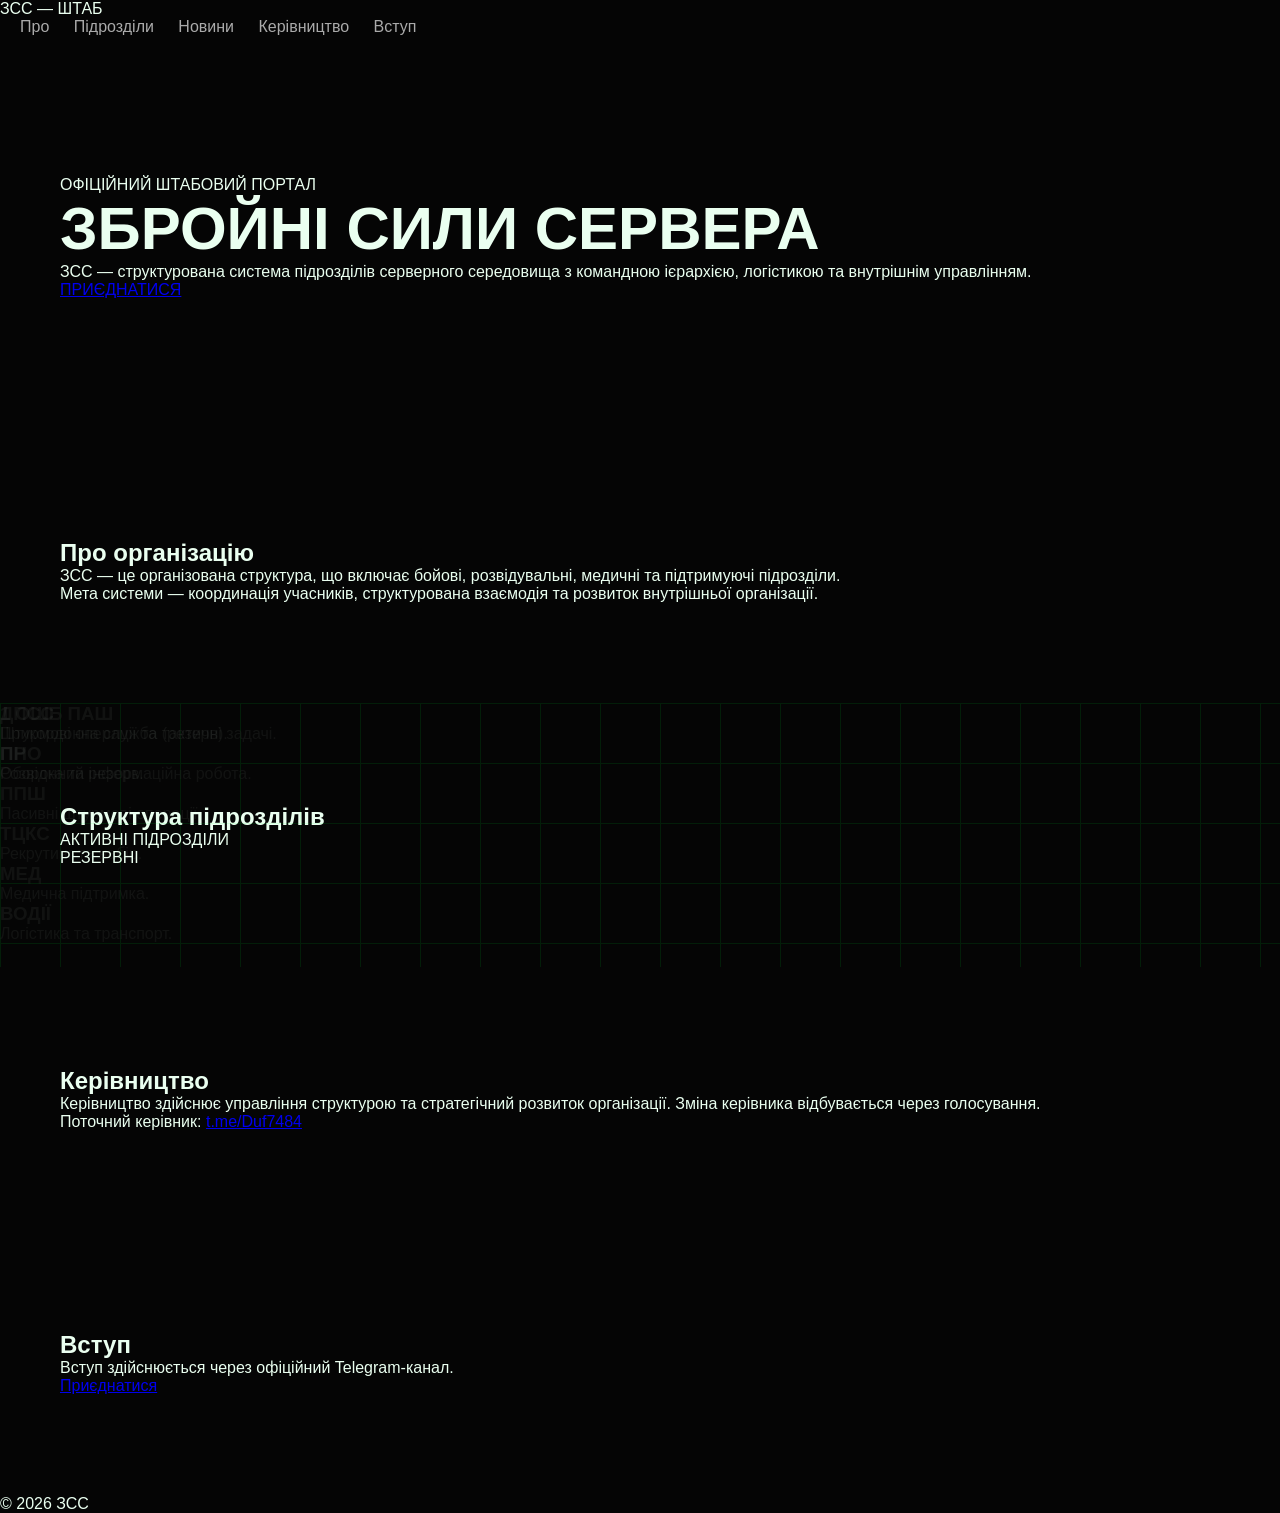
==== commit 30b2562a: "Update titles and content in index.html" ====
--- a/index.html
+++ b/index.html
@@ -2,242 +2,133 @@
 <html lang="uk">
 
 <head>
-
 <meta charset="UTF-8">
 <meta name="viewport" content="width=device-width, initial-scale=1.0">
 
-<title>ЗСС | Штабна система</title>
-
-<link href="https://fonts.googleapis.com/css2?family=Montserrat:wght@300;400;500;600;700;800;900&display=swap" rel="stylesheet">
+<title>ЗСС | Штабний портал</title>
 
 <link rel="stylesheet" href="style.css">
-
 </head>
 
 <body>
 
-<div class="noise"></div>
-<div class="grid"></div>
+<header class="header">
 
-<header class="topbar">
-
-<div class="logo">
-<div class="logo-dot"></div>
-<div>
-<div class="logo-title">ЗСС</div>
-<div class="logo-sub">ШТАБНА СИСТЕМА</div>
-</div>
-</div>
+<div class="logo">ЗСС — ШТАБ</div>
 
 <nav>
-<a href="#about">ПРО</a>
-<a href="#units">СТРУКТУРА</a>
-<a href="#news">НОВИНИ</a>
-<a href="#command">КЕРІВНИЦТВО</a>
-<a href="#join">ВСТУП</a>
+<a href="#about">Про</a>
+<a href="#units">Підрозділи</a>
+<a href="#news">Новини</a>
+<a href="#command">Керівництво</a>
+<a href="#join">Вступ</a>
 </nav>
 
 </header>
 
 <section class="hero">
 
-<div class="hero-left">
+<div class="hero-inner">
 
-<div class="hero-status">● ОФІЦІЙНА СИСТЕМА ЗСС</div>
+<div class="tag">ОФІЦІЙНИЙ ШТАБОВИЙ ПОРТАЛ</div>
 
 <h1>ЗБРОЙНІ СИЛИ СЕРВЕРА</h1>
 
 <p>
-ЗСС — структурована військова система серверного середовища, що об'єднує гравців у бригади, підрозділи та штабну структуру управління.
+ЗСС — структурована система підрозділів серверного середовища з командною ієрархією, логістикою та внутрішнім управлінням.
 </p>
 
-<div class="hero-buttons">
-<button class="primary" onclick="goTo('units')">СТРУКТУРА</button>
-<button class="secondary" onclick="goTo('join')">ВСТУП</button>
-</div>
-
-</div>
-
-<div class="hero-right">
-
-<div class="hud-box">
-
-<div class="hud-title">СТАТУС</div>
-
-<div class="hud-item"><span>СТАН</span> АКТИВНО</div>
-<div class="hud-item"><span>БРИГАД</span> 8</div>
-<div class="hud-item"><span>РЕЖИМ</span> ШТАБНИЙ</div>
-
-</div>
+<a class="btn" href="#join">ПРИЄДНАТИСЯ</a>
 
 </div>
 
 </section>
 
-<section class="section" id="about">
+<section id="about" class="section">
 
-<div class="section-header">
-<div class="line"></div>
-<span>ІНФОРМАЦІЯ</span>
-</div>
-
-<h2>ПРО ЗСС</h2>
+<h2>Про організацію</h2>
 
 <p>
-ЗСС — це серверна військова структура з бригадами, підрозділами та командною системою управління.
+ЗСС — це організована структура, що включає бойові, розвідувальні, медичні та підтримуючі підрозділи.
+</p>
+
+<p>
+Мета системи — координація учасників, структурована взаємодія та розвиток внутрішньої організації.
 </p>
 
 </section>
 
-<section class="section dark" id="units">
+<section id="units" class="section gray">
 
-<div class="section-header">
-<div class="line"></div>
-<span>СТРУКТУРА</span>
-</div>
+<h2>Структура підрозділів</h2>
 
-<h2>БРИГАДИ ТА ПІДРОЗДІЛИ</h2>
+<div class="grid-title">АКТИВНІ ПІДРОЗДІЛИ</div>
 
-<p>
-Структура поділяється на активні та резервні підрозділи.
-</p>
+<div class="grid">
 
-<div class="category-title">АКТИВНІ БРИГАДИ</div>
-
-<div class="unit-grid">
-
-<div class="unit-card">
-<div class="unit-status active"></div>
-<h3>1 ОШБ ПАШ</h3>
-<p>Активний штурмовий підрозділ</p>
-</div>
-
-<div class="unit-card">
-<div class="unit-status active"></div>
-<h3>ПР</h3>
-<p>Розвідка</p>
-</div>
-
-<div class="unit-card">
-<div class="unit-status active"></div>
-<h3>ППШ</h3>
-<p>Пасивний штурм</p>
-</div>
-
-<div class="unit-card">
-<div class="unit-status active"></div>
-<h3>ТЦКС</h3>
-<p>Рекрутинг</p>
-</div>
-
-<div class="unit-card">
-<div class="unit-status active"></div>
-<h3>МЕД</h3>
-<p>Медична служба</p>
-</div>
-
-<div class="unit-card">
-<div class="unit-status active"></div>
-<h3>ВОДІЇ</h3>
-<p>Логістика</p>
-</div>
+<div class="card"><h3>1 ОШБ ПАШ</h3><p>Штурмові операції та тактичні задачі.</p></div>
+<div class="card"><h3>ПР</h3><p>Розвідка та інформаційна робота.</p></div>
+<div class="card"><h3>ППШ</h3><p>Пасивні штурмові операції.</p></div>
+<div class="card"><h3>ТЦКС</h3><p>Рекрутинг та набір.</p></div>
+<div class="card"><h3>МЕД</h3><p>Медична підтримка.</p></div>
+<div class="card"><h3>ВОДІЇ</h3><p>Логістика та транспорт.</p></div>
 
 </div>
 
-<div class="category-title">РЕЗЕРВ / НЕАКТИВНІ</div>
+<div class="grid-title">РЕЗЕРВНІ</div>
 
-<div class="unit-grid">
+<div class="grid">
 
-<div class="unit-card inactive">
-<div class="unit-status inactive-dot"></div>
-<h3>ДПСС</h3>
-<p>Прикордонна служба (резерв)</p>
-</div>
-
-<div class="unit-card inactive">
-<div class="unit-status inactive-dot"></div>
-<h3>ПНО</h3>
-<p>Оборонний резерв</p>
-</div>
+<div class="card"><h3>ДПСС</h3><p>Прикордонна служба (резерв).</p></div>
+<div class="card"><h3>ПНО</h3><p>Оборонний резерв.</p></div>
 
 </div>
 
 </section>
 
-<section class="section" id="news">
+<section id="news" class="section">
 
-<div class="section-header">
-<div class="line"></div>
-<span>НОВИНИ</span>
-</div>
+<h2>Новини</h2>
 
-<h2>ОФІЦІЙНІ ОГОЛОШЕННЯ</h2>
+<div id="newsContainer"></div>
 
-<div id="newsContainer">
+</section>
 
-<!-- НОВИНИ ДОДАЄШ СЮДИ -->
+<section id="command" class="section gray">
+
+<h2>Керівництво</h2>
+
+<p>
+Керівництво здійснює управління структурою та стратегічний розвиток організації.
+Зміна керівника відбувається через голосування.
+</p>
+
+<div class="leader">
+
+Поточний керівник:
+
+<a href="https://t.me/Duf7484" target="_blank">t.me/Duf7484</a>
 
 </div>
 
 </section>
 
-<section class="section dark" id="command">
+<section id="join" class="section">
 
-<div class="section-header">
-<div class="line"></div>
-<span>КОМАНДУВАННЯ</span>
-</div>
-
-<h2>КЕРІВНИЦТВО</h2>
+<h2>Вступ</h2>
 
 <p>
-Керівник організації відповідає за загальну структуру та управління.
-Зміна керівництва відбувається через голосування.
+Вступ здійснюється через офіційний Telegram-канал.
 </p>
 
-<div class="join-panel">
-
-<div class="join-title">ПОТОЧНИЙ КЕРІВНИК</div>
-
-<a class="join-btn" href="https://t.me/Duf7484" target="_blank">
-t.me/Duf7484
+<a class="btn" href="https://t.me/+Wqcpja004VtlMjgy" target="_blank">
+Приєднатися
 </a>
-
-</div>
-
-</section>
-
-<section class="section" id="join">
-
-<div class="section-header">
-<div class="line"></div>
-<span>ВСТУП</span>
-</div>
-
-<h2>ПРИЄДНАННЯ ДО ЗСС</h2>
-
-<p>
-Вступ через Telegram-спільноту.
-</p>
-
-<div class="join-panel">
-
-<div class="join-title">TELEGRAM</div>
-
-<a class="join-btn" href="https://t.me/+Wqcpja004VtlMjgy" target="_blank">
-ВСТУПИТИ
-</a>
-
-</div>
 
 </section>
 
 <footer>
-
-<div class="footer-line"></div>
-
-<div class="footer-text">ЗСС © 2026</div>
-
+© 2026 ЗСС
 </footer>
 
 <script src="script.js"></script>
--- a/style.css
+++ b/style.css
@@ -2,475 +2,164 @@
 margin:0;
 padding:0;
 box-sizing:border-box;
-}
-
-html{
-scroll-behavior:smooth;
+font-family:Montserrat,sans-serif;
 }
 
 body{
-background:#040404;
-color:#dfffe8;
-font-family:'Montserrat',sans-serif;
+background:#050505;
+color:#eafff0;
 overflow-x:hidden;
-position:relative;
 }
 
 .noise{
 position:fixed;
 inset:0;
-background-image:url("https://www.transparenttextures.com/patterns/asfalt-dark.png");
-opacity:0.07;
+background:url("https://www.transparenttextures.com/patterns/asfalt-dark.png");
+opacity:0.05;
 pointer-events:none;
-z-index:1;
 }
 
 .grid{
 position:fixed;
 inset:0;
-background-image:
-linear-gradient(rgba(0,255,140,0.04) 1px, transparent 1px),
-linear-gradient(90deg, rgba(0,255,140,0.04) 1px, transparent 1px);
-background-size:40px 40px;
-pointer-events:none;
-z-index:1;
+background:
+linear-gradient(#0f3 1px,transparent 1px),
+linear-gradient(90deg,#0f3 1px,transparent 1px);
+background-size:60px 60px;
+opacity:0.05;
 }
 
 .topbar{
 position:fixed;
 top:0;
-left:0;
 width:100%;
-height:82px;
 display:flex;
 justify-content:space-between;
-align-items:center;
-padding:0 50px;
-background:rgba(0,0,0,0.82);
-backdrop-filter:blur(12px);
-border-bottom:1px solid rgba(0,255,140,0.12);
+padding:20px 40px;
+background:#000;
 z-index:1000;
 }
 
-.logo{
-display:flex;
-align-items:center;
-gap:14px;
-}
-
 .logo-dot{
-width:14px;
-height:14px;
+width:12px;
+height:12px;
+background:#0f0;
 border-radius:50%;
-background:#00ff88;
-box-shadow:0 0 12px #00ff88;
-animation:pulse 2s infinite;
-}
-
-@keyframes pulse{
-0%{transform:scale(1);}
-50%{transform:scale(1.2);}
-100%{transform:scale(1);}
 }
 
 .logo-title{
-font-size:24px;
-font-weight:800;
-letter-spacing:3px;
-color:#ffffff;
-}
-
-.logo-sub{
-font-size:11px;
-letter-spacing:2px;
-color:#7effbf;
-}
-
-nav{
-display:flex;
-gap:30px;
+font-weight:900;
 }
 
 nav a{
+color:#aaa;
+margin-left:20px;
 text-decoration:none;
-color:#d8ffe5;
-font-size:13px;
-letter-spacing:1px;
-transition:0.3s;
-}
-
-nav a:hover{
-color:#00ff88;
 }
 
 .hero{
-min-height:100vh;
 display:flex;
 justify-content:space-between;
-align-items:center;
-padding:140px 8% 100px;
-position:relative;
-z-index:5;
-gap:60px;
+padding:140px 60px;
 }
 
-.hero-left{
-max-width:760px;
-animation:fadeLeft 1s ease;
-}
-
-@keyframes fadeLeft{
-from{
-transform:translateX(-80px);
-opacity:0;
-}
-to{
-transform:translateX(0);
-opacity:1;
-}
-}
-
-.hero-right{
-animation:fadeRight 1s ease;
-}
-
-@keyframes fadeRight{
-from{
-transform:translateX(80px);
-opacity:0;
-}
-to{
-transform:translateX(0);
-opacity:1;
-}
+.hero h1{
+font-size:60px;
 }
 
 .hero-status{
-display:inline-block;
-padding:10px 16px;
-border:1px solid rgba(0,255,140,0.22);
-background:rgba(0,255,140,0.06);
-color:#84ffc2;
-font-size:12px;
-letter-spacing:2px;
-margin-bottom:24px;
-}
-
-.hero h1{
-font-size:78px;
-line-height:0.95;
-font-weight:900;
-color:#ffffff;
-margin-bottom:28px;
-}
-
-.hero p{
-font-size:18px;
-line-height:1.9;
-color:#b5c7bb;
-margin-bottom:24px;
-}
-
-.hero-buttons{
-display:flex;
-gap:18px;
-margin-top:40px;
-flex-wrap:wrap;
+color:#0f0;
+margin-bottom:20px;
 }
 
 button{
-padding:16px 30px;
+padding:15px 25px;
 border:none;
 cursor:pointer;
-font-weight:700;
-font-size:14px;
-transition:0.3s;
-}
-
-button:hover{
-transform:translateY(-4px);
 }
 
 .primary{
-background:#00ff88;
-color:black;
+background:#0f0;
+color:#000;
 }
 
 .secondary{
-background:transparent;
-border:1px solid #00ff88;
-color:#00ff88;
-}
-
-.hud-box{
-width:340px;
-background:rgba(0,0,0,0.72);
-border:1px solid rgba(0,255,140,0.16);
-padding:34px;
-}
-
-.hud-title{
-font-size:13px;
-letter-spacing:2px;
-color:#7effbf;
-margin-bottom:24px;
-}
-
-.hud-item{
-display:flex;
-justify-content:space-between;
-padding:16px 0;
-border-bottom:1px solid rgba(255,255,255,0.05);
-font-size:14px;
+background:none;
+border:1px solid #0f0;
+color:#0f0;
 }
 
 .section{
-position:relative;
-z-index:5;
-padding:120px 8%;
+padding:100px 60px;
 }
 
 .dark{
-background:#050a07;
-}
-
-.section-header{
-display:flex;
-align-items:center;
-gap:15px;
-margin-bottom:22px;
-}
-
-.line{
-width:70px;
-height:1px;
-background:#00ff88;
-}
-
-.section-header span{
-font-size:12px;
-letter-spacing:3px;
-color:#84ffc3;
-}
-
-.section h2{
-font-size:52px;
-margin-bottom:32px;
-color:#ffffff;
-}
-
-.section p{
-max-width:980px;
-line-height:2;
-font-size:17px;
-color:#b5c7bb;
-margin-bottom:24px;
-}
-
-.category-title{
-font-size:22px;
-font-weight:700;
-margin-top:70px;
-margin-bottom:30px;
-color:#ffffff;
-letter-spacing:2px;
+background:#070707;
 }
 
 .unit-grid{
 display:grid;
-grid-template-columns:repeat(auto-fit,minmax(300px,1fr));
-gap:26px;
-margin-top:20px;
+grid-template-columns:repeat(auto-fit,minmax(250px,1fr));
+gap:20px;
 }
 
 .unit-card{
-background:rgba(0,0,0,0.5);
-border:1px solid rgba(0,255,140,0.12);
-padding:34px;
-transition:0.35s;
+background:#0a0a0a;
+padding:20px;
+border:1px solid #111;
 }
 
-.unit-card:hover{
-transform:translateY(-8px);
-border-color:#00ff88;
-box-shadow:0 0 20px rgba(0,255,140,0.08);
+.unit-status.active{
+width:10px;
+height:10px;
+background:#0f0;
+border-radius:50%;
 }
 
-.unit-status{
-width:12px;
-height:12px;
+.unit-status.inactive-dot{
+width:10px;
+height:10px;
+background:#444;
 border-radius:50%;
-margin-bottom:18px;
 }
 
-.active{
-background:#00ff88;
-box-shadow:0 0 10px #00ff88;
-}
-
-.inactive-dot{
-background:#777;
-box-shadow:none;
-}
-
-.unit-type{
-font-size:12px;
-letter-spacing:2px;
-margin-bottom:18px;
-color:#00ff88;
-}
-
-.inactive-text{
-color:#999;
-}
-
-.unit-card h3{
-font-size:32px;
-margin-bottom:10px;
-color:#ffffff;
-}
-
-.unit-card h4{
-font-size:18px;
-margin-bottom:18px;
-color:#87ffc4;
-font-weight:600;
-}
-
-.unit-card p{
-font-size:15px;
-line-height:1.9;
-margin:0;
-}
-
-.inactive{
-opacity:0.7;
-}
-
-.news-card{
-background:rgba(0,0,0,0.55);
-border:1px solid rgba(0,255,140,0.1);
-padding:28px;
-margin-top:20px;
+.category-title{
+margin-top:40px;
+font-size:20px;
 }
 
 .join-panel{
-margin-top:40px;
-padding:34px;
-background:rgba(0,0,0,0.55);
-border:1px solid rgba(0,255,140,0.15);
-max-width:500px;
-}
-
-.join-title{
-font-size:22px;
-margin-bottom:20px;
-color:#ffffff;
-font-weight:700;
+padding:20px;
+border:1px solid #111;
+margin-top:20px;
 }
 
 .join-btn{
 display:inline-block;
-padding:15px 28px;
-background:#00ff88;
-color:black;
+padding:12px 20px;
+background:#0f0;
+color:#000;
 text-decoration:none;
-font-weight:700;
-margin-top:20px;
-transition:0.3s;
-}
-
-.join-btn:hover{
-transform:translateY(-4px);
-}
-
-footer{
-padding:70px 8%;
-position:relative;
-z-index:5;
-}
-
-.footer-line{
-width:100%;
-height:1px;
-background:rgba(0,255,140,0.12);
-margin-bottom:30px;
 }
 
 .footer-text{
 text-align:center;
-font-size:13px;
-letter-spacing:2px;
-color:#7b9985;
-}
-
-@media(max-width:1100px){
-
-.hero{
-flex-direction:column;
-align-items:flex-start;
-}
-
-.hero h1{
-font-size:56px;
-}
-
-.hud-box{
-width:100%;
-}
-
+padding:30px;
+opacity:0.5;
 }
 
 @media(max-width:768px){
-
-.topbar{
-padding:20px;
+.hero{
 flex-direction:column;
-height:auto;
-gap:14px;
-}
-
-nav{
-flex-wrap:wrap;
-gap:16px;
-}
-
-.hero{
-padding:180px 20px 90px;
+padding:120px 20px;
 }
 
 .hero h1{
 font-size:40px;
-line-height:1.1;
 }
 
-.hero p{
-font-size:16px;
+.topbar{
+flex-direction:column;
+gap:10px;
 }
-
-.section{
-padding:90px 20px;
 }
-
-.section h2{
-font-size:36px;
-}
-
-.category-title{
-font-size:18px;
-}
-
-.unit-grid{
-grid-template-columns:1fr;
-}
-
-button{
-width:100%;
-}
-
-.join-btn{
-width:100%;
-text-align:center;
-}
-
-}
